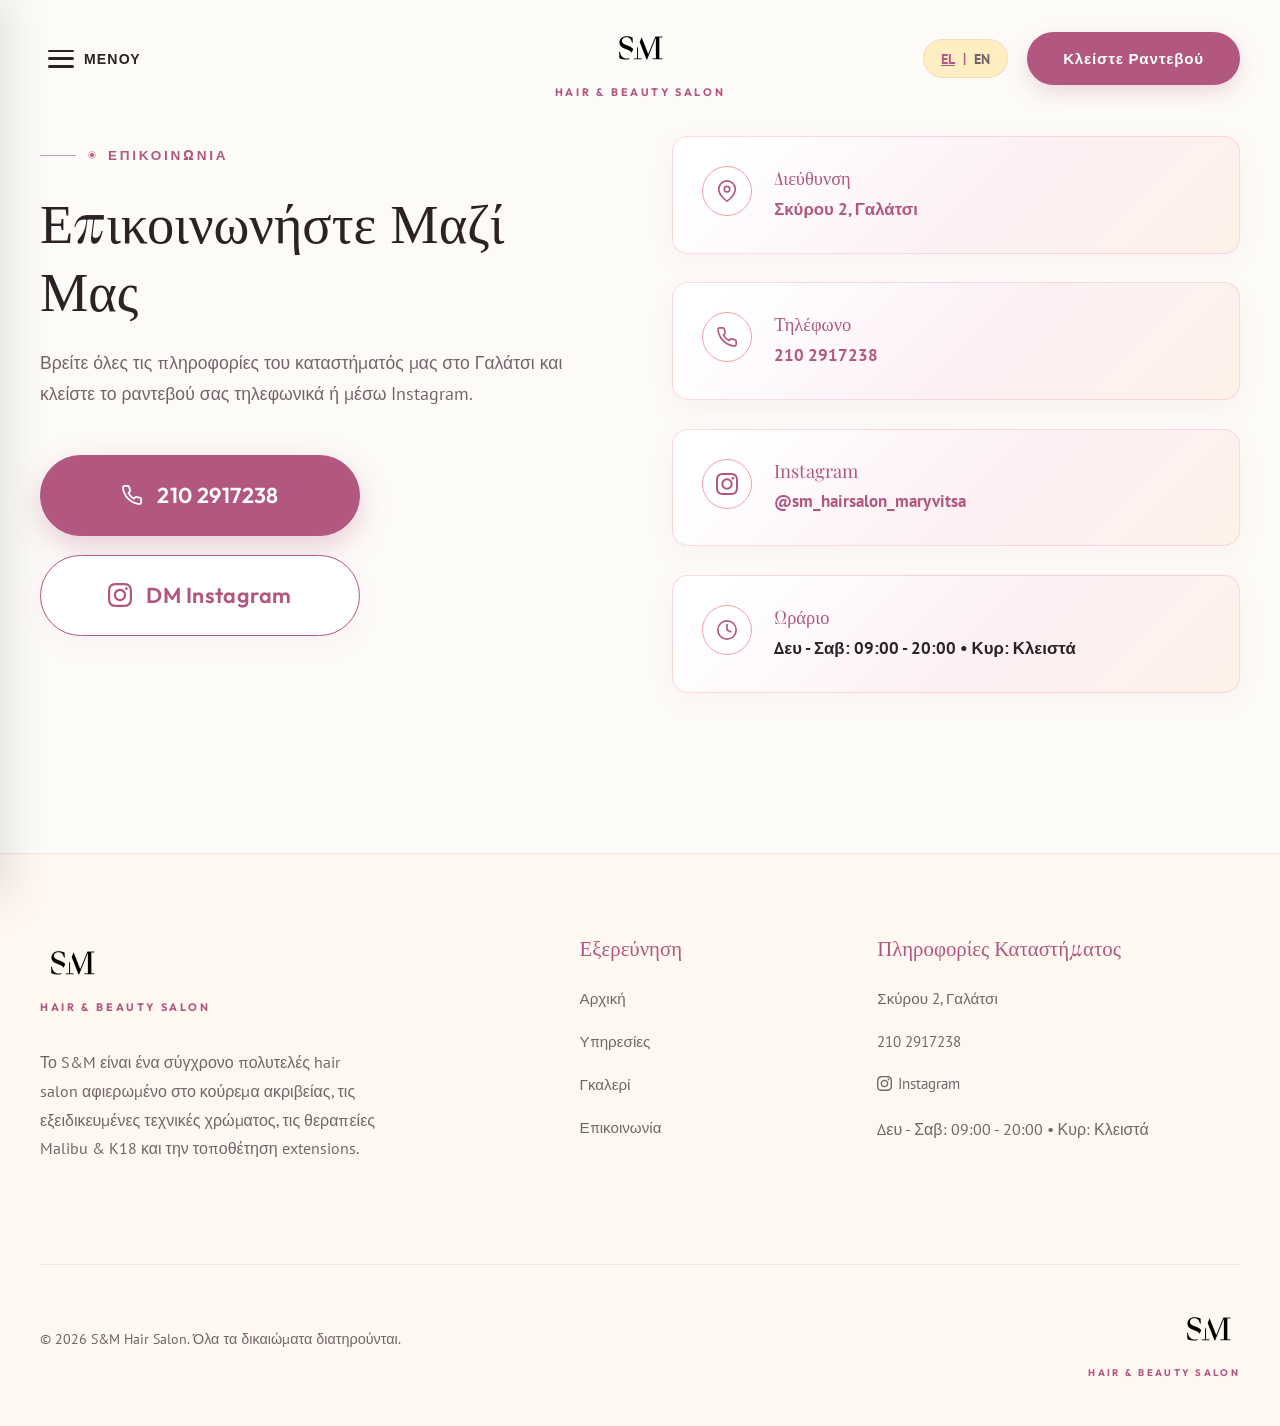
==== contact.html @ 25b1b51f "Based structure" ====
<!DOCTYPE html>
<html lang="el">
<head>
  <meta charset="UTF-8">
  <meta name="viewport" content="width=device-width, initial-scale=1.0">
  <title>Επικοινωνία - S&M Hair Salon</title>
  <link rel="stylesheet" href="css/styles.css">
  <link rel="shortcut icon" href="images/logo.png" type="image/png">
</head>
<body>

  <!-- Header / Navigation Bar with Left Burger & Centered Logo -->
  <header class="navbar">
    <div class="container nav-container-centered">
      
      <!-- Left Burger Menu Trigger -->
      <div class="nav-left-burger">
        <button class="burger-menu-btn" aria-label="Open Navigation Menu">
          <div class="burger-icon">
            <div class="burger-line"></div>
            <div class="burger-line"></div>
            <div class="burger-line"></div>
          </div>
          <span class="burger-text">Μενού</span>
        </button>
      </div>

      <!-- Center Logo with Subtext -->
      <div class="nav-center-logo">
        <a href="index.html" class="brand-link">
          <img src="images/logo.png" alt="S&M Hair Salon" class="brand-logo-img">
          <span class="brand-subtext">HAIR & BEAUTY SALON</span>
        </a>
      </div>

      <!-- Right Actions: Lang Switcher & Booking -->
      <div class="nav-right-actions">
        <div class="lang-switcher">
          <button class="lang-btn active" data-lang="el">EL</button>
          <span>|</span>
          <button class="lang-btn" data-lang="en">EN</button>
        </div>
        <button class="btn btn-green btn-open-booking" data-i18n="nav_book">Κλείστε Ραντεβού</button>
      </div>

    </div>
  </header>

  <!-- Slide-Out Side Navigation Drawer -->
  <div class="nav-drawer-overlay"></div>
  <aside class="nav-drawer">
    <div>
      <div class="nav-drawer-header">
        <a href="index.html" class="brand-link">
          <img src="images/logo.png" alt="S&M Hair Salon" style="height: 48px; width: auto;">
          <span class="brand-subtext" style="font-size: 0.6rem;">HAIR & BEAUTY SALON</span>
        </a>
        <button class="nav-drawer-close" aria-label="Close Navigation Menu">✕</button>
      </div>

      <ul class="drawer-links-list">
        <li><a href="index.html" class="drawer-link" data-i18n="nav_home">Αρχική <span>→</span></a></li>
        <li><a href="services.html" class="drawer-link" data-i18n="nav_services">Υπηρεσίες <span>→</span></a></li>
        <li><a href="gallery.html" class="drawer-link" data-i18n="nav_gallery">Γκαλερί <span>→</span></a></li>
        <li><a href="contact.html" class="drawer-link active" data-i18n="nav_contact">Επικοινωνία <span>→</span></a></li>
      </ul>
    </div>

    <div class="drawer-footer-info">
      <p style="font-weight: 700; color: var(--color-palette-berry); margin-bottom: 0.5rem;" data-i18n="contact_address_label">Διεύθυνση</p>
      <p style="margin-bottom: 1rem;"><a href="https://maps.app.goo.gl/J3a6CErYusY6TDpDA" target="_blank" rel="noopener noreferrer" data-i18n="footer_address_val">Σκύρου 2, Γαλάτσι</a></p>
      
      <p style="font-weight: 700; color: var(--color-palette-berry); margin-bottom: 0.5rem;" data-i18n="contact_phone_label">Τηλέφωνο</p>
      <p style="margin-bottom: 1.5rem;"><a href="tel:+302102917238">210 2917238</a></p>

      <button class="btn btn-green btn-open-booking" style="width: 100%;" data-i18n="nav_book">Κλείστε Ραντεβού</button>
    </div>
  </aside>

  <!-- Clean & Elegant Split Contact Section (No outer box wrapper) -->
  <section class="section" style="padding-top: 8.5rem; padding-bottom: 6rem;">
    <div class="container">
      <div style="display: grid; grid-template-columns: repeat(auto-fit, minmax(320px, 1fr)); gap: 4rem; align-items: start;">
        
        <!-- LEFT COLUMN: "Επικοινωνήστε Μαζί Μας" Heading, Subtitle & Action CTAs -->
        <div>
          <div class="eyebrow">
            <div class="eyebrow-line"></div>
            <div class="eyebrow-dot-wrapper"><div class="eyebrow-dot"></div><div class="eyebrow-dot-border"></div></div>
            <p class="eyebrow-title" data-i18n="contact_eyebrow">Επικοινωνία</p>
          </div>
          
          <h1 class="heading-large" style="margin-bottom: 1.5rem;" data-i18n="contact_title">Επικοινωνήστε Μαζί Μας</h1>
          <p style="color: var(--color-text-muted); font-size: 1.1rem; line-height: 1.8; margin-bottom: 2.8rem;" data-i18n="contact_subtitle">Βρείτε όλες τις πληροφορίες του καταστήματός μας στο Γαλάτσι και κλείστε το ραντεβού σας τηλεφωνικά ή μέσω Instagram.</p>

          <!-- Action CTAs -->
          <div style="display: flex; flex-direction: column; gap: 1.2rem; max-width: 320px;">
            <a href="tel:+302102917238" class="modal-contact-btn modal-phone-btn">
              <svg viewBox="0 0 24 24" width="22" height="22" fill="none" stroke="currentColor" stroke-width="2" stroke-linecap="round" stroke-linejoin="round">
                <path d="M22 16.92v3a2 2 0 0 1-2.18 2 19.79 19.79 0 0 1-8.63-3.07 19.5 19.5 0 0 1-6-6 19.79 19.79 0 0 1-3.07-8.67A2 2 0 0 1 4.11 2h3a2 2 0 0 1 2 1.72 12.84 12.84 0 0 0 .7 2.81 2 2 0 0 1-.45 2.11L8.09 9.91a16 16 0 0 0 6 6l1.27-1.27a2 2 0 0 1 2.11-.45 12.84 12.84 0 0 0 2.81.7A2 2 0 0 1 22 16.92z"/>
              </svg>
              <span data-i18n="modal_call">210 2917238</span>
            </a>

            <a href="https://www.instagram.com/sm_hairsalon_maryvitsa/" target="_blank" rel="noopener noreferrer" class="modal-contact-btn modal-ig-btn">
              <svg class="ig-icon-svg" viewBox="0 0 24 24" width="22" height="22">
                <path d="M12 2.163c3.204 0 3.584.012 4.85.07 3.252.148 4.771 1.691 4.919 4.919.058 1.265.069 1.645.069 4.849 0 3.205-.012 3.584-.069 4.849-.149 3.225-1.664 4.771-4.919 4.919-1.266.058-1.644.07-4.85.07-3.204 0-3.584-.012-4.849-.07-3.26-.149-4.771-1.699-4.919-4.92-.058-1.265-.07-1.644-.07-4.849 0-3.204.013-3.583.07-4.849.149-3.227 1.664-4.771 4.919-4.919 1.266-.057 1.645-.069 4.849-.069zm0-2.163c-3.259 0-3.667.014-4.947.072-4.358.2-6.78 2.618-6.98 6.98-.059 1.281-.073 1.689-.073 4.948 0 3.259.014 3.668.072 4.948.2 4.358 2.618 6.78 6.98 6.98 1.281.058 1.689.072 4.948.072 3.259 0 3.668-.014 4.948-.072 4.354-.2 6.782-2.618 6.979-6.98.059-1.28.073-1.689.073-4.948 0-3.259-.014-3.667-.072-4.947-.196-4.354-2.617-6.78-6.979-6.98-1.281-.059-1.69-.073-4.949-.073zm0 5.838c-3.403 0-6.162 2.759-6.162 6.162s2.759 6.163 6.162 6.163 6.162-2.759 6.162-6.163c0-3.403-2.759-6.162-6.162-6.162zm0 10.162c-2.209 0-4-1.79-4-4 0-2.209 1.791-4 4-4s4 1.791 4 4c0 2.21-1.791 4-4 4zm6.406-11.845c-.796 0-1.441.645-1.441 1.44s.645 1.44 1.441 1.44c.795 0 1.439-.645 1.439-1.44s-.644-1.44-1.439-1.44z"/>
              </svg>
              <span data-i18n="modal_ig">DM Instagram</span>
            </a>
          </div>
        </div>

        <!-- RIGHT COLUMN: Salon Information Cards with SVG Icons (No outer box, no photo text) -->
        <div style="display: flex; flex-direction: column; gap: 1.8rem;">
          
          <!-- Address Item -->
          <div style="display: flex; gap: 1.4rem; align-items: flex-start; padding: 1.8rem; background: linear-gradient(135deg, var(--pastel-blended-start) 10%, var(--pastel-blended-mid) 55%, var(--pastel-blended-end) 100%); border-radius: var(--radius-md); border: 1.5px solid rgba(243, 159, 169, 0.35); box-shadow: var(--shadow-subtle);">
            <div style="width: 50px; height: 50px; border-radius: 50%; background-color: #ffffff; border: 1px solid var(--color-palette-pink); display: flex; align-items: center; justify-content: center; flex-shrink: 0; color: var(--color-palette-berry);">
              <svg viewBox="0 0 24 24" width="22" height="22" fill="none" stroke="currentColor" stroke-width="1.8" stroke-linecap="round" stroke-linejoin="round">
                <path d="M21 10c0 7-9 13-9 13s-9-6-9-13a9 9 0 0 1 18 0z"/>
                <circle cx="12" cy="10" r="3"/>
              </svg>
            </div>
            <div>
              <h4 class="footer-title" style="font-size: 1.15rem; margin-bottom: 0.3rem;" data-i18n="contact_address_label">Διεύθυνση</h4>
              <a href="https://maps.app.goo.gl/J3a6CErYusY6TDpDA" target="_blank" rel="noopener noreferrer" style="font-size: 1.05rem; font-weight: 700; color: var(--color-palette-berry);" data-i18n="footer_address_val">
                Σκύρου 2, Γαλάτσι
              </a>
            </div>
          </div>

          <!-- Phone Item -->
          <div style="display: flex; gap: 1.4rem; align-items: flex-start; padding: 1.8rem; background: linear-gradient(135deg, var(--pastel-blended-start) 10%, var(--pastel-blended-mid) 55%, var(--pastel-blended-end) 100%); border-radius: var(--radius-md); border: 1.5px solid rgba(243, 159, 169, 0.35); box-shadow: var(--shadow-subtle);">
            <div style="width: 50px; height: 50px; border-radius: 50%; background-color: #ffffff; border: 1px solid var(--color-palette-pink); display: flex; align-items: center; justify-content: center; flex-shrink: 0; color: var(--color-palette-berry);">
              <svg viewBox="0 0 24 24" width="22" height="22" fill="none" stroke="currentColor" stroke-width="1.8" stroke-linecap="round" stroke-linejoin="round">
                <path d="M22 16.92v3a2 2 0 0 1-2.18 2 19.79 19.79 0 0 1-8.63-3.07 19.5 19.5 0 0 1-6-6 19.79 19.79 0 0 1-3.07-8.67A2 2 0 0 1 4.11 2h3a2 2 0 0 1 2 1.72 12.84 12.84 0 0 0 .7 2.81 2 2 0 0 1-.45 2.11L8.09 9.91a16 16 0 0 0 6 6l1.27-1.27a2 2 0 0 1 2.11-.45 12.84 12.84 0 0 0 2.81.7A2 2 0 0 1 22 16.92z"/>
              </svg>
            </div>
            <div>
              <h4 class="footer-title" style="font-size: 1.15rem; margin-bottom: 0.3rem;" data-i18n="contact_phone_label">Τηλέφωνο</h4>
              <a href="tel:+302102917238" style="font-size: 1.05rem; font-weight: 700; color: var(--color-palette-berry);">
                210 2917238
              </a>
            </div>
          </div>

          <!-- Instagram Item -->
          <div style="display: flex; gap: 1.4rem; align-items: flex-start; padding: 1.8rem; background: linear-gradient(135deg, var(--pastel-blended-start) 10%, var(--pastel-blended-mid) 55%, var(--pastel-blended-end) 100%); border-radius: var(--radius-md); border: 1.5px solid rgba(243, 159, 169, 0.35); box-shadow: var(--shadow-subtle);">
            <div style="width: 50px; height: 50px; border-radius: 50%; background-color: #ffffff; border: 1px solid var(--color-palette-pink); display: flex; align-items: center; justify-content: center; flex-shrink: 0; color: var(--color-palette-berry);">
              <svg viewBox="0 0 24 24" width="22" height="22" fill="currentColor">
                <path d="M12 2.163c3.204 0 3.584.012 4.85.07 3.252.148 4.771 1.691 4.919 4.919.058 1.265.069 1.645.069 4.849 0 3.205-.012 3.584-.069 4.849-.149 3.225-1.664 4.771-4.919 4.919-1.266.058-1.644.07-4.85.07-3.204 0-3.584-.012-4.849-.07-3.26-.149-4.771-1.699-4.919-4.92-.058-1.265-.07-1.644-.07-4.849 0-3.204.013-3.583.07-4.849.149-3.227 1.664-4.771 4.919-4.919 1.266-.057 1.645-.069 4.849-.069zm0-2.163c-3.259 0-3.667.014-4.947.072-4.358.2-6.78 2.618-6.98 6.98-.059 1.281-.073 1.689-.073 4.948 0 3.259.014 3.668.072 4.948.2 4.358 2.618 6.78 6.98 6.98 1.281.058 1.689.072 4.948.072 3.259 0 3.668-.014 4.948-.072 4.354-.2 6.782-2.618 6.979-6.98.059-1.28.073-1.689.073-4.948 0-3.259-.014-3.667-.072-4.947-.196-4.354-2.617-6.78-6.979-6.98-1.281-.059-1.69-.073-4.949-.073zm0 5.838c-3.403 0-6.162 2.759-6.162 6.162s2.759 6.163 6.162 6.163 6.162-2.759 6.162-6.163c0-3.403-2.759-6.162-6.162-6.162zm0 10.162c-2.209 0-4-1.79-4-4 0-2.209 1.791-4 4-4s4 1.791 4 4c0 2.21-1.791 4-4 4zm6.406-11.845c-.796 0-1.441.645-1.441 1.44s.645 1.44 1.441 1.44c.795 0 1.439-.645 1.439-1.44s-.644-1.44-1.439-1.44z"/>
              </svg>
            </div>
            <div>
              <h4 class="footer-title" style="font-size: 1.15rem; margin-bottom: 0.3rem;">Instagram</h4>
              <a href="https://www.instagram.com/sm_hairsalon_maryvitsa/" target="_blank" rel="noopener noreferrer" style="font-size: 1.05rem; font-weight: 700; color: var(--color-palette-berry);">
                @sm_hairsalon_maryvitsa
              </a>
            </div>
          </div>

          <!-- Hours Item -->
          <div style="display: flex; gap: 1.4rem; align-items: flex-start; padding: 1.8rem; background: linear-gradient(135deg, var(--pastel-blended-start) 10%, var(--pastel-blended-mid) 55%, var(--pastel-blended-end) 100%); border-radius: var(--radius-md); border: 1.5px solid rgba(243, 159, 169, 0.35); box-shadow: var(--shadow-subtle);">
            <div style="width: 50px; height: 50px; border-radius: 50%; background-color: #ffffff; border: 1px solid var(--color-palette-pink); display: flex; align-items: center; justify-content: center; flex-shrink: 0; color: var(--color-palette-berry);">
              <svg viewBox="0 0 24 24" width="22" height="22" fill="none" stroke="currentColor" stroke-width="1.8" stroke-linecap="round" stroke-linejoin="round">
                <circle cx="12" cy="12" r="10"/>
                <polyline points="12 6 12 12 16 14"/>
              </svg>
            </div>
            <div>
              <h4 class="footer-title" style="font-size: 1.15rem; margin-bottom: 0.3rem;" data-i18n="contact_hours_label">Ωράριο</h4>
              <p style="font-size: 1.05rem; font-weight: 700; color: var(--color-text-main);" data-i18n="footer_hours_val">Δευ - Σαβ: 09:00 - 20:00 • Κυρ: Κλειστά</p>
            </div>
          </div>

        </div>

      </div>
    </div>
  </section>

  <!-- Booking Info Modal -->
  <div id="booking-modal" class="lightbox-modal">
    <div class="booking-wizard-card" style="max-width: 520px; width: 90%; text-align: center; position: relative;">
      <button id="booking-modal-close" style="position: absolute; top: 1.2rem; right: 1.2rem; background: none; border: none; font-size: 1.5rem; cursor: pointer; color: var(--color-text-muted);">✕</button>

      <div class="eyebrow" style="margin-bottom: 0.8rem;">
        <div class="eyebrow-line"></div>
        <div class="eyebrow-dot-wrapper"><div class="eyebrow-dot"></div><div class="eyebrow-dot-border"></div></div>
        <p class="eyebrow-title" data-i18n="nav_book">Κλείστε Ραντεβού</p>
        <div class="eyebrow-dot-wrapper"><div class="eyebrow-dot"></div><div class="eyebrow-dot-border"></div></div>
        <div class="eyebrow-line"></div>
      </div>

      <h3 class="heading-medium" style="margin-bottom: 1rem;" data-i18n="modal_title">Κλείστε το Ραντεβού σας</h3>
      <p style="color: var(--color-text-muted); margin-bottom: 2.2rem; line-height: 1.7;" data-i18n="modal_subtitle">Για να διασφαλίσουμε την προσωπική φροντίδα κάθε πελάτη, οι κρατήσεις γίνονται αποκλειστικά μέσω τηλεφώνου ή μηνύματος στο Instagram.</p>

      <div style="display: flex; flex-direction: column; gap: 1.2rem;">
        <a href="tel:+302102917238" class="modal-contact-btn modal-phone-btn">
          <span data-i18n="modal_call">210 2917238</span>
        </a>
        <a href="https://www.instagram.com/sm_hairsalon_maryvitsa/" target="_blank" rel="noopener noreferrer" class="modal-contact-btn modal-ig-btn">
          <svg class="ig-icon-svg" viewBox="0 0 24 24">
            <path d="M12 2.163c3.204 0 3.584.012 4.85.07 3.252.148 4.771 1.691 4.919 4.919.058 1.265.069 1.645.069 4.849 0 3.205-.012 3.584-.069 4.849-.149 3.225-1.664 4.771-4.919 4.919-1.266.058-1.644.07-4.85.07-3.204 0-3.584-.012-4.849-.07-3.26-.149-4.771-1.699-4.919-4.92-.058-1.265-.07-1.644-.07-4.849 0-3.204.013-3.583.07-4.849.149-3.227 1.664-4.771 4.919-4.919 1.266-.057 1.645-.069 4.849-.069zm0-2.163c-3.259 0-3.667.014-4.947.072-4.358.2-6.78 2.618-6.98 6.98-.059 1.281-.073 1.689-.073 4.948 0 3.259.014 3.668.072 4.948.2 4.358 2.618 6.78 6.98 6.98 1.281.058 1.689.072 4.948.072 3.259 0 3.668-.014 4.948-.072 4.354-.2 6.782-2.618 6.979-6.98.059-1.28.073-1.689.073-4.948 0-3.259-.014-3.667-.072-4.947-.196-4.354-2.617-6.78-6.979-6.98-1.281-.059-1.69-.073-4.949-.073zm0 5.838c-3.403 0-6.162 2.759-6.162 6.162s2.759 6.163 6.162 6.163 6.162-2.759 6.162-6.163c0-3.403-2.759-6.162-6.162-6.162zm0 10.162c-2.209 0-4-1.79-4-4 0-2.209 1.791-4 4-4s4 1.791 4 4c0 2.21-1.791 4-4 4zm6.406-11.845c-.796 0-1.441.645-1.441 1.44s.645 1.44 1.441 1.44c.795 0 1.439-.645 1.439-1.44s-.644-1.44-1.439-1.44z"/>
          </svg>
          <span data-i18n="modal_ig">DM Instagram</span>
        </a>
      </div>
    </div>
  </div>

  <!-- Footer with 3 Columns: Brand, Explore, Store Info -->
  <footer class="footer">
    <div class="container">
      <div class="footer-grid">
        <div class="footer-brand">
          <a href="index.html" class="brand-link" style="margin-bottom: 1rem; align-items: flex-start;">
            <img src="images/logo.png" alt="S&M Hair Salon" class="brand-logo-img">
            <span class="brand-subtext">HAIR & BEAUTY SALON</span>
          </a>
          <p data-i18n="footer_desc">Το S&M είναι ένα σύγχρονο πολυτελές hair salon αφιερωμένο στο κούρεμα ακριβείας, τις εξειδικευμένες τεχνικές χρώματος, τις θεραπείες Malibu & K18 και την τοποθέτηση extensions.</p>
        </div>

        <div>
          <h4 class="footer-title" data-i18n="footer_explore">Εξερεύνηση</h4>
          <ul class="footer-links">
            <li><a href="index.html" data-i18n="nav_home">Αρχική</a></li>
            <li><a href="services.html" data-i18n="nav_services">Υπηρεσίες</a></li>
            <li><a href="gallery.html" data-i18n="nav_gallery">Γκαλερί</a></li>
            <li><a href="contact.html" data-i18n="nav_contact">Επικοινωνία</a></li>
          </ul>
        </div>

        <div>
          <h4 class="footer-title" data-i18n="footer_info_title">Πληροφορίες Καταστήματος</h4>
          <ul class="footer-links">
            <li>
              <a href="https://maps.app.goo.gl/J3a6CErYusY6TDpDA" target="_blank" rel="noopener noreferrer">
                <span data-i18n="footer_address_val">Σκύρου 2, Γαλάτσι</span>
              </a>
            </li>
            <li>
              <a href="tel:+302102917238">
                <span>210 2917238</span>
              </a>
            </li>
            <li>
              <a href="https://www.instagram.com/sm_hairsalon_maryvitsa/" target="_blank" rel="noopener noreferrer" style="display: inline-flex; align-items: center; gap: 6px;">
                <svg style="width: 15px; height: 15px; fill: currentColor; vertical-align: middle;" viewBox="0 0 24 24">
                  <path d="M12 2.163c3.204 0 3.584.012 4.85.07 3.252.148 4.771 1.691 4.919 4.919.058 1.265.069 1.645.069 4.849 0 3.205-.012 3.584-.069 4.849-.149 3.225-1.664 4.771-4.919 4.919-1.266.058-1.644.07-4.85.07-3.204 0-3.584-.012-4.849-.07-3.26-.149-4.771-1.699-4.919-4.92-.058-1.265-.07-1.644-.07-4.849 0-3.204.013-3.583.07-4.849.149-3.227 1.664-4.771 4.919-4.919 1.266-.057 1.645-.069 4.849-.069zm0-2.163c-3.259 0-3.667.014-4.947.072-4.358.2-6.78 2.618-6.98 6.98-.059 1.281-.073 1.689-.073 4.948 0 3.259.014 3.668.072 4.948.2 4.358 2.618 6.78 6.98 6.98 1.281.058 1.689.072 4.948.072 3.259 0 3.668-.014 4.948-.072 4.354-.2 6.782-2.618 6.979-6.98.059-1.28.073-1.689.073-4.948 0-3.259-.014-3.667-.072-4.947-.196-4.354-2.617-6.78-6.979-6.98-1.281-.059-1.69-.073-4.949-.073zm0 5.838c-3.403 0-6.162 2.759-6.162 6.162s2.759 6.163 6.162 6.163 6.162-2.759 6.162-6.163c0-3.403-2.759-6.162-6.162-6.162zm0 10.162c-2.209 0-4-1.79-4-4 0-2.209 1.791-4 4-4s4 1.791 4 4c0 2.21-1.791 4-4 4zm6.406-11.845c-.796 0-1.441.645-1.441 1.44s.645 1.44 1.441 1.44c.795 0 1.439-.645 1.439-1.44s-.644-1.44-1.439-1.44z"/>
                </svg>
                <span>Instagram</span>
              </a>
            </li>
            <li>
              <span style="color: var(--color-text-muted);" data-i18n="footer_hours_val">Δευ - Σαβ: 09:00 - 20:00 • Κυρ: Κλειστά</span>
            </li>
          </ul>
        </div>
      </div>

      <div class="footer-bottom">
        <p data-i18n="footer_rights">© 2026 S&M Hair Salon. Όλα τα δικαιώματα διατηρούνται.</p>
        <a href="index.html" class="brand-link" style="align-items: flex-end;">
          <img src="images/logo.png" alt="S&M Hair Salon" class="brand-logo-img">
          <span class="brand-subtext" style="font-size: 0.6rem;">HAIR & BEAUTY SALON</span>
        </a>
      </div>
    </div>
  </footer>

  <script src="js/main.js"></script>
</body>
</html>
---- css/styles.css ----
/* ==========================================================================
   S&M Hair Salon & Beauty Studio - Light Theme & Custom Palette
   ========================================================================== */

/* Google Fonts Import */
@import url('https://fonts.googleapis.com/css2?family=Outfit:wght@400;500;600;700&family=Playfair+Display:ital,wght@0,400;0,600;0,700;1,400&family=PT+Sans:ital,wght@0,400;0,700;1,400&display=swap');

:root {
  /* User Provided Palette Tokens */
  --color-palette-cream: #ffeec2;
  --color-palette-peach: #ffc5a1;
  --color-palette-pink: #f39fa9;
  --color-palette-berry: #b25780;
  --color-palette-berry-dark: #8f3e62;
  
  /* Unified Signature Light Blended Pastel Gradient Token */
  --pastel-blended-start: #ffffff;
  --pastel-blended-mid: #fdf0f4;        /* Soft Faded Blush Pink */
  --pastel-blended-end: #fff2ea;        /* Soft Faded Warm Peach */

  /* Light Theme Surfaces & Backgrounds */
  --color-bg-light: #fdfbf7;        /* Main clean, airy off-white background */
  --color-bg-surface: #ffffff;      /* Pure white card container surface */
  --color-bg-subtle: #fff8f0;       /* Soft warm cream tint background */
  --color-bg-overlay: rgba(253, 251, 247, 0.92);
  
  /* Text Color Tokens */
  --color-text-main: #2c2226;       /* Deep warm dark gray text */
  --color-text-muted: #736469;      /* Muted soft gray-berry text */
  --color-text-light: #ffffff;
  
  /* Interactive & Accent Tokens */
  --color-accent-primary: var(--color-palette-berry);
  --color-accent-hover: var(--color-palette-berry-dark);
  --color-accent-secondary: var(--color-palette-pink);
  --color-accent-soft: var(--color-palette-peach);
  
  /* Borders & Shadows */
  --border-color: rgba(178, 87, 128, 0.12);
  --border-color-highlight: rgba(178, 87, 128, 0.3);
  --shadow-subtle: 0 8px 24px rgba(178, 87, 128, 0.05);
  --shadow-hover: 0 16px 36px rgba(178, 87, 128, 0.12);
  
  /* Typography & Layout Spacing */
  --font-heading: 'Playfair Display', Georgia, serif;
  --font-body: 'PT Sans', -apple-system, BlinkMacSystemFont, sans-serif;
  --font-rounded: 'Outfit', -apple-system, BlinkMacSystemFont, sans-serif;
  
  --container-max: 1280px;
  --transition-fast: 0.25s cubic-bezier(0.4, 0, 0.2, 1);
  --transition-smooth: 0.4s cubic-bezier(0.25, 1, 0.5, 1);
  --radius-sm: 8px;
  --radius-md: 16px;
  --radius-lg: 22px;
  --radius-full: 9999px;
}

/* Reset & Base Styles */
*, *::before, *::after {
  box-sizing: border-box;
  margin: 0;
  padding: 0;
}

html {
  font-size: 16px;
  scroll-behavior: smooth;
}

body {
  font-family: var(--font-body);
  background-color: var(--color-bg-light);
  color: var(--color-text-main);
  line-height: 1.8;
  overflow-x: hidden;
  -webkit-font-smoothing: antialiased;
}

body.no-scroll {
  overflow: hidden;
}

a {
  color: inherit;
  text-decoration: none;
  transition: color var(--transition-fast);
}

img {
  max-width: 100%;
  height: auto;
  display: block;
}

button, input, select, textarea {
  font-family: inherit;
  font-size: inherit;
}

/* Typography */
h1, h2, h3, h4, h5, h6 {
  font-family: var(--font-heading);
  font-weight: 400;
  line-height: 1.25;
  color: var(--color-text-main);
}

.heading-hero {
  font-size: clamp(2.8rem, 5.5vw + 1rem, 4.8rem);
  letter-spacing: -0.02em;
  color: var(--color-text-main);
}

.heading-large {
  font-size: clamp(2.2rem, 3.8vw + 1rem, 3.4rem);
}

.heading-medium {
  font-size: clamp(1.7rem, 2.6vw + 1rem, 2.5rem);
}

.heading-regular {
  font-size: clamp(1.3rem, 1.6vw + 1rem, 1.8rem);
}

/* Decorative Eyebrow Badge */
.eyebrow {
  display: inline-flex;
  align-items: center;
  gap: 12px;
  margin-bottom: 1.2rem;
}

.eyebrow-line {
  width: 36px;
  height: 1.5px;
  background-color: var(--color-palette-berry);
  opacity: 0.6;
}

.eyebrow-dot-wrapper {
  position: relative;
  width: 8px;
  height: 8px;
  display: flex;
  align-items: center;
  justify-content: center;
}

.eyebrow-dot {
  width: 4px;
  height: 4px;
  border-radius: 50%;
  background-color: var(--color-palette-berry);
}

.eyebrow-dot-border {
  position: absolute;
  width: 8px;
  height: 8px;
  border: 1px solid var(--color-palette-berry);
  border-radius: 50%;
  opacity: 0.5;
}

.eyebrow-title {
  font-size: 0.85rem;
  text-transform: uppercase;
  letter-spacing: 0.2em;
  color: var(--color-palette-berry);
  font-weight: 700;
}

/* Layout Containers */
.container {
  width: 100%;
  max-width: var(--container-max);
  margin: 0 auto;
  padding: 0 2.5rem;
}

.section {
  padding: 5rem 0;
  position: relative;
}

.section-lg {
  padding: 6rem 0;
}

/* Buttons & Interactive Elements */
.btn {
  display: inline-flex;
  align-items: center;
  justify-content: center;
  gap: 10px;
  padding: 1rem 2.2rem;
  border-radius: var(--radius-full);
  font-weight: 700;
  font-size: 0.95rem;
  letter-spacing: 0.05em;
  cursor: pointer;
  border: 1px solid transparent;
  transition: all var(--transition-fast);
}

.btn-green, .btn-berry {
  background-color: var(--color-palette-berry);
  color: var(--color-text-light);
  box-shadow: 0 8px 20px rgba(178, 87, 128, 0.2);
}

.btn-green:hover, .btn-berry:hover {
  background-color: var(--color-palette-berry-dark);
  transform: translateY(-2px);
  box-shadow: 0 12px 28px rgba(178, 87, 128, 0.3);
}

.btn-outline {
  border-color: var(--color-palette-berry);
  color: var(--color-palette-berry);
  background: transparent;
}

.btn-outline:hover {
  background-color: var(--color-palette-cream);
  border-color: var(--color-palette-berry);
  transform: translateY(-2px);
}

.btn-circle {
  display: inline-flex;
  align-items: center;
  gap: 12px;
  font-weight: 700;
  color: var(--color-palette-berry);
  background: none;
  border: none;
  cursor: pointer;
}

.circle-icon {
  width: 44px;
  height: 44px;
  border-radius: 50%;
  border: 1.5px solid var(--color-palette-pink);
  background-color: #ffffff;
  display: flex;
  align-items: center;
  justify-content: center;
  transition: all var(--transition-fast);
  color: var(--color-palette-berry);
}

.btn-circle:hover .circle-icon {
  background-color: var(--color-palette-berry);
  border-color: var(--color-palette-berry);
  color: #fff;
  transform: translateX(4px);
}

/* Language Switcher */
.lang-switcher {
  display: inline-flex;
  align-items: center;
  gap: 4px;
  background: var(--color-palette-cream);
  border: 1px solid var(--border-color);
  padding: 0.4rem 0.8rem;
  border-radius: var(--radius-full);
  font-weight: 700;
  font-size: 0.85rem;
  color: var(--color-palette-berry);
}

.lang-btn {
  background: none;
  border: none;
  color: var(--color-text-muted);
  cursor: pointer;
  padding: 2px 4px;
  font-weight: 700;
  transition: color var(--transition-fast);
}

.lang-btn.active, .lang-btn:hover {
  color: var(--color-palette-berry);
  text-decoration: underline;
}

/* Header Navigation Bar with Left Burger & Centered Logo */
.navbar {
  position: fixed;
  top: 0;
  left: 0;
  width: 100%;
  z-index: 100;
  padding: 1.2rem 0;
  transition: all var(--transition-smooth);
}

.navbar.scrolled {
  background-color: rgba(255, 255, 255, 0.96);
  backdrop-filter: blur(16px);
  border-bottom: 1px solid var(--border-color);
  padding: 0.8rem 0;
  box-shadow: 0 4px 20px rgba(0, 0, 0, 0.04);
}

.nav-container-centered {
  display: grid;
  grid-template-columns: 1fr auto 1fr;
  align-items: center;
  width: 100%;
}

.nav-left-burger {
  display: flex;
  align-items: center;
  justify-content: flex-start;
}

.burger-menu-btn {
  background: none;
  border: none;
  cursor: pointer;
  display: flex;
  align-items: center;
  gap: 10px;
  padding: 0.5rem;
  color: var(--color-text-main);
  transition: color var(--transition-fast);
}

.burger-menu-btn:hover {
  color: var(--color-palette-berry);
}

.burger-icon {
  width: 26px;
  height: 18px;
  display: flex;
  flex-direction: column;
  justify-content: space-between;
}

.burger-line {
  width: 100%;
  height: 2.5px;
  background-color: currentColor;
  border-radius: 2px;
  transition: all var(--transition-fast);
}

.burger-text {
  font-weight: 700;
  font-size: 0.88rem;
  letter-spacing: 0.08em;
  text-transform: uppercase;
}

.nav-center-logo {
  display: flex;
  align-items: center;
  justify-content: center;
}

.brand-link {
  display: inline-flex;
  flex-direction: column;
  align-items: center;
  justify-content: center;
  text-decoration: none;
}

.brand-logo-img {
  height: 64px;
  width: auto;
  object-fit: contain;
  transition: transform var(--transition-fast);
}

.brand-logo-img:hover {
  transform: scale(1.05);
}

.brand-subtext {
  font-family: var(--font-rounded);
  font-size: 0.68rem;
  font-weight: 700;
  letter-spacing: 0.24em;
  color: var(--color-palette-berry);
  text-transform: uppercase;
  line-height: 1;
  white-space: nowrap;
  margin-top: 4px;
}

.nav-right-actions {
  display: flex;
  align-items: center;
  justify-content: flex-end;
  gap: 1.2rem;
}

/* Slide-Out Side Navigation Drawer */
.nav-drawer-overlay {
  position: fixed;
  inset: 0;
  background-color: rgba(44, 34, 38, 0.5);
  backdrop-filter: blur(4px);
  z-index: 1000;
  opacity: 0;
  pointer-events: none;
  transition: opacity var(--transition-smooth);
}

.nav-drawer-overlay.active {
  opacity: 1;
  pointer-events: auto;
}

.nav-drawer {
  position: fixed;
  top: 0;
  left: 0;
  width: 360px;
  max-width: 85vw;
  height: 100vh;
  background-color: var(--color-bg-surface);
  z-index: 1001;
  padding: 2.5rem;
  display: flex;
  flex-direction: column;
  justify-content: space-between;
  box-shadow: 10px 0 40px rgba(0, 0, 0, 0.1);
  transform: translateX(-100%);
  transition: transform var(--transition-smooth);
}

.nav-drawer.active {
  transform: translateX(0);
}

.nav-drawer-header {
  display: flex;
  align-items: center;
  justify-content: space-between;
  margin-bottom: 3rem;
}

.nav-drawer-close {
  background: none;
  border: none;
  font-size: 1.8rem;
  color: var(--color-text-main);
  cursor: pointer;
  transition: color var(--transition-fast);
}

.nav-drawer-close:hover {
  color: var(--color-palette-berry);
}

.drawer-links-list {
  list-style: none;
  display: flex;
  flex-direction: column;
  gap: 1.5rem;
}

.drawer-link {
  font-family: var(--font-heading);
  font-size: 1.6rem;
  color: var(--color-text-main);
  transition: color var(--transition-fast);
  display: flex;
  align-items: center;
  justify-content: space-between;
}

.drawer-link:hover, .drawer-link.active {
  color: var(--color-palette-berry);
}

.drawer-footer-info {
  margin-top: auto;
  padding-top: 2rem;
  border-top: 1px solid var(--border-color);
  font-size: 0.9rem;
  color: var(--color-text-muted);
}

/* Light Hero Section & Slider */
.hero-slider-section {
  position: relative;
  height: 100vh;
  min-height: 720px;
  display: flex;
  align-items: center;
  overflow: hidden;
  background-color: var(--color-bg-subtle);
}

.hero-backgrounds {
  position: absolute;
  inset: 0;
  z-index: 1;
}

.hero-slide {
  position: absolute;
  inset: 0;
  opacity: 0;
  transition: opacity 1.2s cubic-bezier(0.4, 0, 0.2, 1);
}

.hero-slide.active {
  opacity: 1;
}

.hero-slide-img {
  width: 100%;
  height: 100%;
  object-fit: cover;
  filter: brightness(0.9) contrast(0.96);
}

.hero-overlay {
  position: absolute;
  inset: 0;
  background: radial-gradient(circle at center, rgba(253, 251, 247, 0.4) 0%, rgba(253, 251, 247, 0.85) 100%),
              linear-gradient(to bottom, rgba(253, 251, 247, 0.7) 0%, transparent 40%, rgba(253, 251, 247, 0.95) 100%);
  z-index: 2;
}

.hero-content {
  position: relative;
  z-index: 10;
  text-align: center;
  max-width: 860px;
  margin: 0 auto;
  padding-top: 5rem;
}

.hero-subtitle-text {
  font-size: 1.2rem;
  color: var(--color-text-muted);
  margin: 1.8rem 0 3rem;
  line-height: 1.8;
}

.hero-actions {
  display: flex;
  align-items: center;
  justify-content: center;
  gap: 1.8rem;
}

.slider-timeline-wrapper {
  position: absolute;
  bottom: 3.5rem;
  left: 50%;
  transform: translateX(-50%);
  z-index: 15;
  display: flex;
  align-items: center;
  gap: 1.2rem;
}

.timeline-track {
  width: 200px;
  height: 3px;
  background-color: rgba(178, 87, 128, 0.2);
  border-radius: 3px;
  overflow: hidden;
  position: relative;
}

.timeline-progress {
  position: absolute;
  top: 0;
  left: 0;
  height: 100%;
  width: 0%;
  background-color: var(--color-palette-berry);
  transition: width 0.1s linear;
}

.slide-indicators {
  display: flex;
  gap: 10px;
}

.indicator-dot {
  width: 10px;
  height: 10px;
  border-radius: 50%;
  background-color: rgba(178, 87, 128, 0.3);
  border: none;
  cursor: pointer;
  transition: all var(--transition-fast);
}

.indicator-dot.active {
  background-color: var(--color-palette-berry);
  transform: scale(1.4);
}

.images-showcase-row {
  display: grid;
  grid-template-columns: repeat(3, 1fr);
  gap: 2.5rem;
  margin-top: 4rem;
}

.showcase-image-card {
  position: relative;
  border-radius: var(--radius-md);
  overflow: hidden;
  aspect-ratio: 4/3;
  border: 1px solid var(--border-color);
  box-shadow: var(--shadow-subtle);
}

.showcase-image-card img {
  width: 100%;
  height: 100%;
  object-fit: cover;
  transition: transform var(--transition-smooth);
}

.showcase-image-card:hover img {
  transform: scale(1.06);
}

/* Service Cards Grid */
.services-grid {
  display: grid;
  grid-template-columns: repeat(auto-fill, minmax(300px, 1fr));
  gap: 1.6rem;
  margin-top: 1.8rem;
}

/* GUARANTEED IDENTICAL Pastel Light Blended Color Service Card For ALL Cards */
.service-card {
  background: linear-gradient(135deg, var(--pastel-blended-start) 10%, var(--pastel-blended-mid) 55%, var(--pastel-blended-end) 100%) !important;
  border: 1.5px solid rgba(243, 159, 169, 0.35) !important;
  border-radius: var(--radius-lg);
  padding: 2rem 1.8rem;
  transition: all var(--transition-fast);
  display: flex;
  flex-direction: column;
  box-shadow: var(--shadow-subtle);
  position: relative;
  overflow: hidden;
}

.service-card::before {
  content: '';
  position: absolute;
  top: 0;
  left: 0;
  width: 100%;
  height: 4px;
  background: linear-gradient(90deg, var(--color-palette-peach), var(--color-palette-pink), var(--color-palette-berry));
  opacity: 0.6;
  transition: opacity var(--transition-fast);
}

.service-card:hover {
  border-color: var(--color-palette-berry) !important;
  transform: translateY(-5px);
  box-shadow: var(--shadow-hover);
}

.service-card:hover::before {
  opacity: 1;
}

.service-card-body {
  display: flex;
  flex-direction: column;
  flex-grow: 1;
}

.service-card-title {
  font-family: var(--font-heading);
  font-size: 1.45rem;
  color: var(--color-text-main);
  margin-bottom: 0.6rem;
  line-height: 1.3;
}

.service-card-desc {
  color: var(--color-text-muted);
  font-size: 0.95rem;
  margin-bottom: 1.4rem;
  line-height: 1.65;
  flex-grow: 1;
}

.service-card-footer {
  display: flex;
  align-items: center;
  justify-content: space-between;
  border-top: 1px solid var(--border-color);
  padding-top: 1.2rem;
  margin-top: auto;
}

/* Contact Form & Form Elements */
.form-group {
  margin-bottom: 1.4rem;
  text-align: left;
}

.form-label {
  display: block;
  font-size: 0.88rem;
  font-weight: 700;
  color: var(--color-text-main);
  margin-bottom: 0.4rem;
}

.form-control {
  width: 100%;
  padding: 0.9rem 1.2rem;
  border: 1px solid var(--border-color);
  border-radius: var(--radius-md);
  background-color: var(--color-bg-subtle);
  color: var(--color-text-main);
  font-size: 0.95rem;
  outline: none;
  transition: all var(--transition-fast);
}

.form-control:focus {
  border-color: var(--color-palette-berry);
  background-color: #ffffff;
  box-shadow: 0 0 0 3px rgba(178, 87, 128, 0.15);
}

textarea.form-control {
  resize: vertical;
}

/* Redesigned Booking Modal with Rounded Font (Outfit) */
.booking-wizard-card {
  background-color: var(--color-bg-surface);
  border: 1px solid var(--border-color);
  border-radius: var(--radius-lg);
  padding: 3.5rem;
  box-shadow: var(--shadow-hover);
}

.modal-contact-btn {
  display: inline-flex;
  align-items: center;
  justify-content: center;
  gap: 14px;
  width: 100%;
  padding: 1.25rem 2rem;
  border-radius: var(--radius-full);
  font-family: var(--font-rounded);
  font-size: 1.35rem;
  font-weight: 600;
  letter-spacing: 0.02em;
  text-decoration: none;
  transition: all var(--transition-fast);
}

.modal-phone-btn {
  background-color: var(--color-palette-berry);
  color: #ffffff;
  box-shadow: 0 10px 28px rgba(178, 87, 128, 0.28);
  border: 1px solid var(--color-palette-berry);
}

.modal-phone-btn:hover {
  background-color: var(--color-palette-berry-dark);
  transform: translateY(-3px);
  box-shadow: 0 14px 34px rgba(178, 87, 128, 0.38);
}

.modal-ig-btn {
  background-color: #ffffff;
  color: var(--color-palette-berry);
  border: 1.5px solid var(--color-palette-berry);
  box-shadow: var(--shadow-subtle);
}

.modal-ig-btn:hover {
  background-color: var(--color-palette-cream);
  border-color: var(--color-palette-berry-dark);
  transform: translateY(-3px);
}

.ig-icon-svg {
  width: 24px;
  height: 24px;
  fill: currentColor;
}

/* Gallery & Lightbox */
.gallery-grid {
  display: grid;
  grid-template-columns: repeat(auto-fill, minmax(320px, 1fr));
  gap: 2rem;
  margin-top: 3rem;
}

.gallery-item {
  position: relative;
  border-radius: var(--radius-md);
  overflow: hidden;
  aspect-ratio: 1;
  cursor: pointer;
  border: 1px solid var(--border-color);
  box-shadow: var(--shadow-subtle);
}

.gallery-item img {
  width: 100%;
  height: 100%;
  object-fit: cover;
  transition: transform var(--transition-smooth);
}

.gallery-item:hover img {
  transform: scale(1.08);
}

.gallery-item-overlay {
  position: absolute;
  inset: 0;
  background: rgba(178, 87, 128, 0.4);
  color: #fff;
  font-weight: 700;
  display: flex;
  align-items: center;
  justify-content: center;
  opacity: 0;
  transition: opacity var(--transition-fast);
}

.gallery-item:hover .gallery-item-overlay {
  opacity: 1;
}

.lightbox-modal {
  position: fixed;
  inset: 0;
  z-index: 2000;
  background-color: rgba(44, 34, 38, 0.92);
  display: flex;
  align-items: center;
  justify-content: center;
  opacity: 0;
  pointer-events: none;
  transition: opacity var(--transition-fast);
}

.lightbox-modal.active {
  opacity: 1;
  pointer-events: auto;
}

.lightbox-img {
  max-width: 90vw;
  max-height: 85vh;
  border-radius: var(--radius-md);
  box-shadow: 0 24px 60px rgba(0,0,0,0.5);
}

/* Footer (3-Column Layout with Store Information) */
.footer {
  background-color: var(--color-bg-subtle);
  border-top: 1px solid var(--border-color);
  padding: 5rem 0 3rem;
  margin-top: 4rem;
}

.footer-grid {
  display: grid;
  grid-template-columns: 2fr 1fr 1.5fr;
  gap: 3.5rem;
  margin-bottom: 4.5rem;
}

.footer-brand p {
  color: var(--color-text-muted);
  margin: 1.2rem 0 1.8rem;
  max-width: 340px;
  line-height: 1.8;
}

.footer-title {
  font-family: var(--font-heading);
  font-size: 1.3rem;
  margin-bottom: 1.5rem;
  color: var(--color-palette-berry);
}

.footer-links {
  list-style: none;
  display: flex;
  flex-direction: column;
  gap: 0.9rem;
}

.footer-links a {
  color: var(--color-text-muted);
  font-size: 0.95rem;
}

.footer-links a:hover {
  color: var(--color-palette-berry);
}

.footer-bottom {
  display: flex;
  align-items: center;
  justify-content: space-between;
  border-top: 1px solid var(--border-color);
  padding-top: 2.2rem;
  font-size: 0.9rem;
  color: var(--color-text-muted);
}

/* Responsive Media Queries */
@media (max-width: 1024px) {
  .footer-grid {
    grid-template-columns: 1fr 1fr;
  }
}

@media (max-width: 768px) {
  .burger-text {
    display: none;
  }
  .images-showcase-row {
    grid-template-columns: 1fr;
  }
  .hero-actions {
    flex-direction: column;
    width: 100%;
  }
  .btn {
    width: 100%;
  }
  .footer-grid {
    grid-template-columns: 1fr;
  }
  .brand-logo-img {
    height: 50px;
  }
  .brand-subtext {
    font-size: 0.58rem;
    letter-spacing: 0.18em;
  }
}
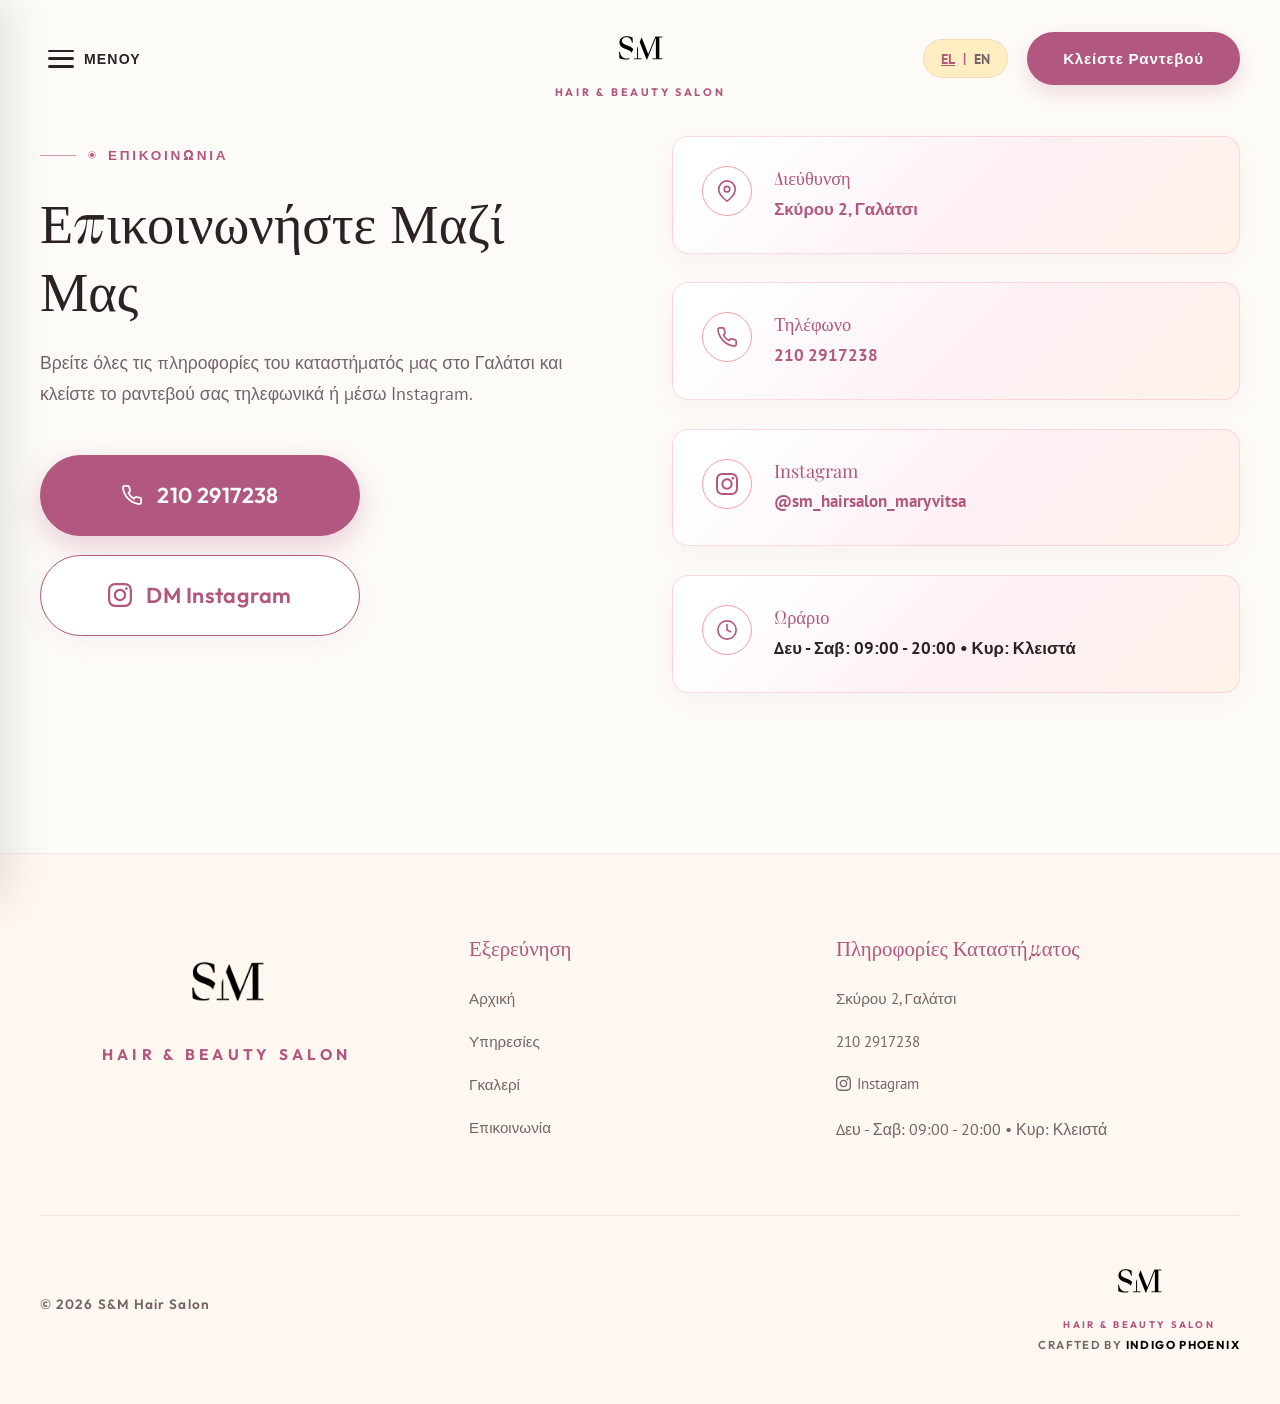
==== commit 726d1e92: "2.0" ====
--- a/contact.html
+++ b/contact.html
@@ -111,7 +111,7 @@
           </div>
         </div>
 
-        <!-- RIGHT COLUMN: Salon Information Cards with SVG Icons (No outer box, no photo text) -->
+        <!-- RIGHT COLUMN: Salon Information Cards with SVG Icons -->
         <div style="display: flex; flex-direction: column; gap: 1.8rem;">
           
           <!-- Address Item -->
@@ -193,7 +193,7 @@
         <div class="eyebrow-line"></div>
       </div>
 
-      <h3 class="heading-medium" style="margin-bottom: 1rem;" data-i18n="modal_title">Κλείστε το Ραντεβού σας</h3>
+      <h3 class="heading-medium" style="margin-bottom: 1rem;" data-i18n="modal_title">Κλείστε το Ραντεβού&nbsp;σας</h3>
       <p style="color: var(--color-text-muted); margin-bottom: 2.2rem; line-height: 1.7;" data-i18n="modal_subtitle">Για να διασφαλίσουμε την προσωπική φροντίδα κάθε πελάτη, οι κρατήσεις γίνονται αποκλειστικά μέσω τηλεφώνου ή μηνύματος στο Instagram.</p>
 
       <div style="display: flex; flex-direction: column; gap: 1.2rem;">
@@ -210,16 +210,15 @@
     </div>
   </div>
 
-  <!-- Footer with 3 Columns: Brand, Explore, Store Info -->
+  <!-- Footer with Centered S&M Logos, Matching Outfit Font, and Black INDIGO PHOENIX Link -->
   <footer class="footer">
     <div class="container">
       <div class="footer-grid">
         <div class="footer-brand">
-          <a href="index.html" class="brand-link" style="margin-bottom: 1rem; align-items: flex-start;">
-            <img src="images/logo.png" alt="S&M Hair Salon" class="brand-logo-img">
-            <span class="brand-subtext">HAIR & BEAUTY SALON</span>
-          </a>
-          <p data-i18n="footer_desc">Το S&M είναι ένα σύγχρονο πολυτελές hair salon αφιερωμένο στο κούρεμα ακριβείας, τις εξειδικευμένες τεχνικές χρώματος, τις θεραπείες Malibu & K18 και την τοποθέτηση extensions.</p>
+          <div class="brand-link" style="align-items: center; text-align: center;">
+            <img src="images/logo.png" alt="S&M Hair Salon" class="brand-logo-img footer-brand-logo-img">
+            <span class="brand-subtext footer-brand-subtext">HAIR & BEAUTY SALON</span>
+          </div>
         </div>
 
         <div>
@@ -261,11 +260,16 @@
       </div>
 
       <div class="footer-bottom">
-        <p data-i18n="footer_rights">© 2026 S&M Hair Salon. Όλα τα δικαιώματα διατηρούνται.</p>
-        <a href="index.html" class="brand-link" style="align-items: flex-end;">
-          <img src="images/logo.png" alt="S&M Hair Salon" class="brand-logo-img">
-          <span class="brand-subtext" style="font-size: 0.6rem;">HAIR & BEAUTY SALON</span>
-        </a>
+        <p class="footer-copyright-text" data-i18n="footer_rights">© 2026 S&M Hair Salon</p>
+        <div style="display: flex; flex-direction: column; align-items: center; text-align: center;">
+          <div class="brand-link" style="align-items: center; text-align: center;">
+            <img src="images/logo.png" alt="S&M Hair Salon" class="brand-logo-img">
+            <span class="brand-subtext" style="font-size: 0.6rem;">HAIR & BEAUTY SALON</span>
+          </div>
+          <span class="crafted-by-text">
+            CRAFTED BY <a href="https://www.instagram.com/indigo.phoenix.media/" target="_blank" rel="noopener noreferrer" class="indigo-phoenix-link">INDIGO PHOENIX</a>
+          </span>
+        </div>
       </div>
     </div>
   </footer>
--- a/css/styles.css
+++ b/css/styles.css
@@ -745,13 +745,18 @@
   resize: vertical;
 }
 
-/* Redesigned Booking Modal with Rounded Font (Outfit) */
+/* Redesigned Booking Modal with Rounded Font (Outfit) & No-Wrap Heading */
 .booking-wizard-card {
   background-color: var(--color-bg-surface);
   border: 1px solid var(--border-color);
   border-radius: var(--radius-lg);
   padding: 3.5rem;
   box-shadow: var(--shadow-hover);
+}
+
+.booking-wizard-card .heading-medium {
+  font-size: clamp(1.4rem, 2.2vw + 0.6rem, 2rem);
+  white-space: nowrap;
 }
 
 .modal-contact-btn {
@@ -873,7 +878,7 @@
   box-shadow: 0 24px 60px rgba(0,0,0,0.5);
 }
 
-/* Footer (3-Column Layout with Store Information) */
+/* Footer Layout & Centered Brand Logo */
 .footer {
   background-color: var(--color-bg-subtle);
   border-top: 1px solid var(--border-color);
@@ -883,16 +888,40 @@
 
 .footer-grid {
   display: grid;
-  grid-template-columns: 2fr 1fr 1.5fr;
+  grid-template-columns: 1.2fr 1fr 1.3fr;
   gap: 3.5rem;
   margin-bottom: 4.5rem;
-}
-
-.footer-brand p {
-  color: var(--color-text-muted);
-  margin: 1.2rem 0 1.8rem;
-  max-width: 340px;
-  line-height: 1.8;
+  align-items: start;
+}
+
+.footer-brand {
+  display: flex;
+  flex-direction: column;
+  align-items: center;
+  text-align: center;
+}
+
+.footer-brand .brand-link {
+  align-items: center !important;
+  text-align: center !important;
+}
+
+.footer-brand-logo-img {
+  height: 105px;
+  width: auto;
+  object-fit: contain;
+}
+
+.footer-brand-subtext {
+  font-family: var(--font-rounded);
+  font-size: 0.96rem;
+  font-weight: 700;
+  letter-spacing: 0.28em;
+  color: var(--color-palette-berry);
+  text-transform: uppercase;
+  line-height: 1;
+  white-space: nowrap;
+  margin-top: 8px;
 }
 
 .footer-title {
@@ -924,8 +953,36 @@
   justify-content: space-between;
   border-top: 1px solid var(--border-color);
   padding-top: 2.2rem;
-  font-size: 0.9rem;
+}
+
+.footer-copyright-text {
+  font-family: var(--font-rounded);
+  font-size: 0.85rem;
+  font-weight: 600;
+  letter-spacing: 0.08em;
   color: var(--color-text-muted);
+}
+
+.crafted-by-text {
+  font-family: var(--font-rounded);
+  font-size: 0.72rem;
+  font-weight: 600;
+  letter-spacing: 0.12em;
+  color: var(--color-text-muted);
+  text-transform: uppercase;
+  margin-top: 6px;
+}
+
+.indigo-phoenix-link {
+  font-weight: 700;
+  color: #000000 !important;
+  text-decoration: none;
+  transition: opacity var(--transition-fast);
+}
+
+.indigo-phoenix-link:hover {
+  opacity: 0.7;
+  text-decoration: underline;
 }
 
 /* Responsive Media Queries */
@@ -959,4 +1016,23 @@
     font-size: 0.58rem;
     letter-spacing: 0.18em;
   }
-}
+  .footer-brand-logo-img {
+    height: 80px;
+  }
+  .footer-brand-subtext {
+    font-size: 0.8rem;
+    letter-spacing: 0.22em;
+  }
+  .footer-bottom {
+    flex-direction: column;
+    gap: 1.5rem;
+    align-items: center;
+    text-align: center;
+  }
+  .booking-wizard-card {
+    padding: 2.5rem 1.5rem;
+  }
+  .booking-wizard-card .heading-medium {
+    white-space: normal;
+  }
+}
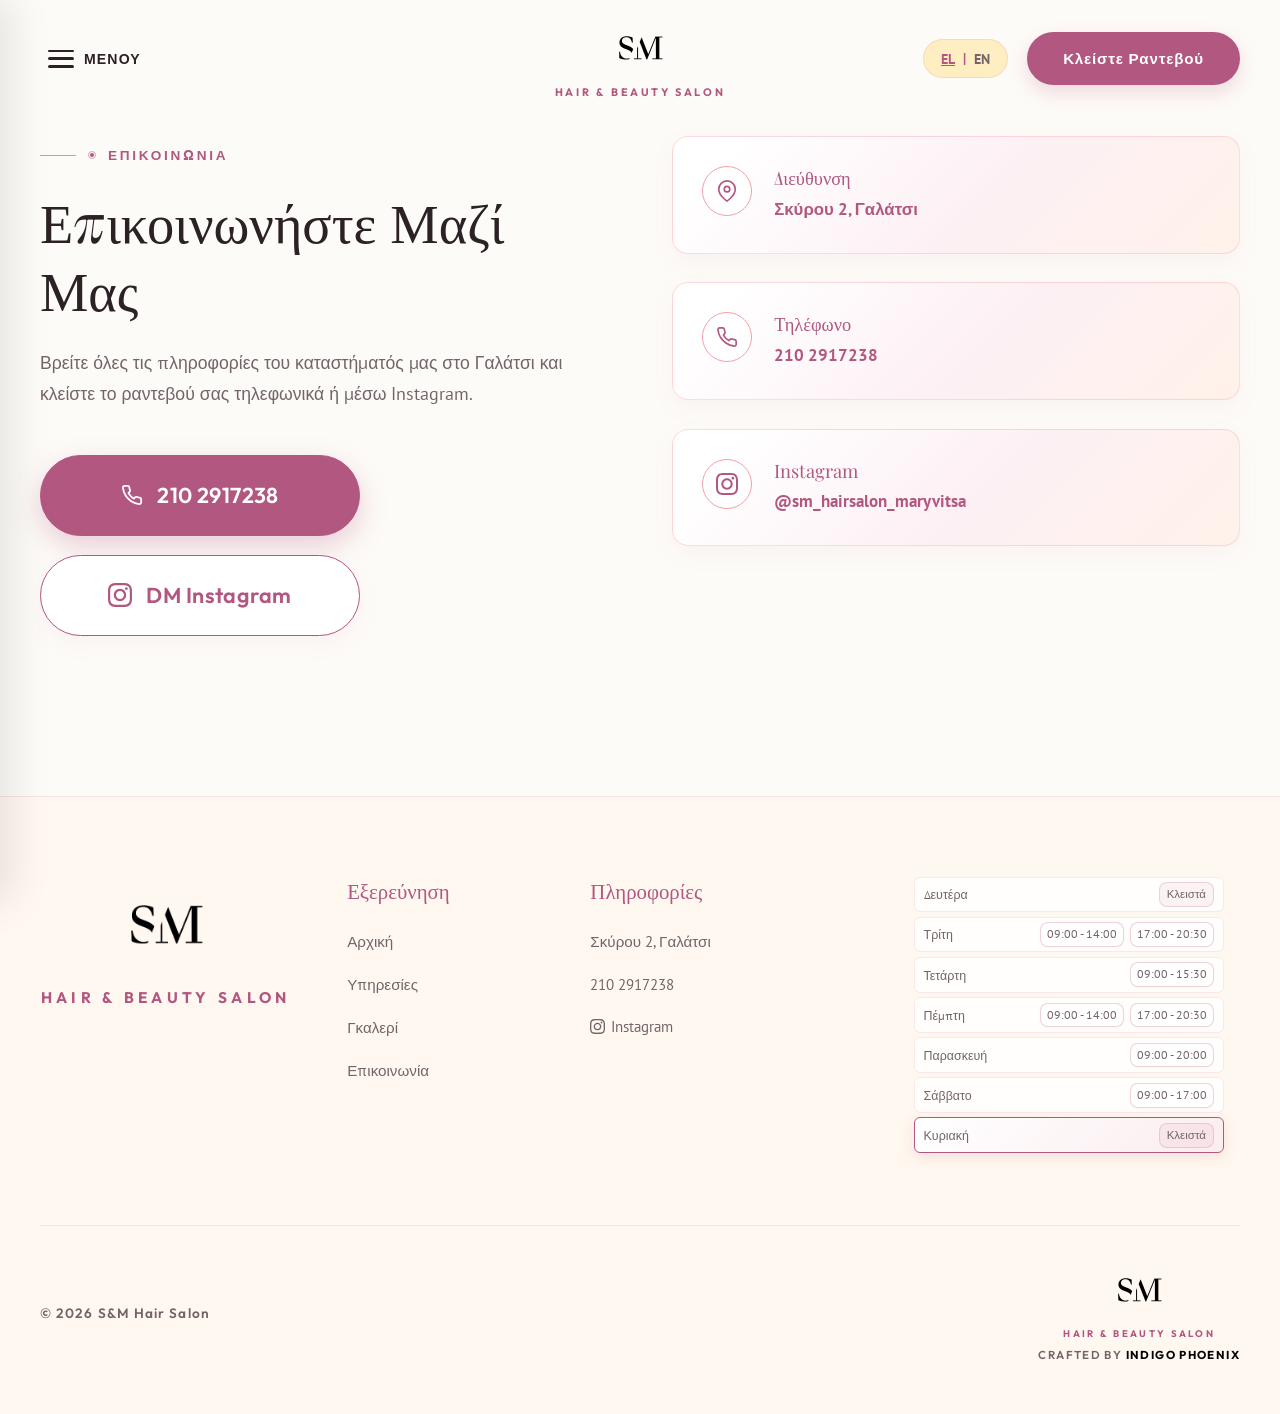
==== commit 2e3d09e3: "Hero changes/service/gallery" ====
--- a/contact.html
+++ b/contact.html
@@ -59,10 +59,10 @@
       </div>
 
       <ul class="drawer-links-list">
-        <li><a href="index.html" class="drawer-link" data-i18n="nav_home">Αρχική <span>→</span></a></li>
-        <li><a href="services.html" class="drawer-link" data-i18n="nav_services">Υπηρεσίες <span>→</span></a></li>
-        <li><a href="gallery.html" class="drawer-link" data-i18n="nav_gallery">Γκαλερί <span>→</span></a></li>
-        <li><a href="contact.html" class="drawer-link active" data-i18n="nav_contact">Επικοινωνία <span>→</span></a></li>
+        <li><a href="index.html" class="drawer-link" data-i18n="nav_home">Αρχική</a></li>
+        <li><a href="services.html" class="drawer-link" data-i18n="nav_services">Υπηρεσίες</a></li>
+        <li><a href="gallery.html" class="drawer-link" data-i18n="nav_gallery">Γκαλερί</a></li>
+        <li><a href="contact.html" class="drawer-link active" data-i18n="nav_contact">Επικοινωνία</a></li>
       </ul>
     </div>
 
@@ -160,20 +160,6 @@
             </div>
           </div>
 
-          <!-- Hours Item -->
-          <div style="display: flex; gap: 1.4rem; align-items: flex-start; padding: 1.8rem; background: linear-gradient(135deg, var(--pastel-blended-start) 10%, var(--pastel-blended-mid) 55%, var(--pastel-blended-end) 100%); border-radius: var(--radius-md); border: 1.5px solid rgba(243, 159, 169, 0.35); box-shadow: var(--shadow-subtle);">
-            <div style="width: 50px; height: 50px; border-radius: 50%; background-color: #ffffff; border: 1px solid var(--color-palette-pink); display: flex; align-items: center; justify-content: center; flex-shrink: 0; color: var(--color-palette-berry);">
-              <svg viewBox="0 0 24 24" width="22" height="22" fill="none" stroke="currentColor" stroke-width="1.8" stroke-linecap="round" stroke-linejoin="round">
-                <circle cx="12" cy="12" r="10"/>
-                <polyline points="12 6 12 12 16 14"/>
-              </svg>
-            </div>
-            <div>
-              <h4 class="footer-title" style="font-size: 1.15rem; margin-bottom: 0.3rem;" data-i18n="contact_hours_label">Ωράριο</h4>
-              <p style="font-size: 1.05rem; font-weight: 700; color: var(--color-text-main);" data-i18n="footer_hours_val">Δευ - Σαβ: 09:00 - 20:00 • Κυρ: Κλειστά</p>
-            </div>
-          </div>
-
         </div>
 
       </div>
@@ -194,7 +180,7 @@
       </div>
 
       <h3 class="heading-medium" style="margin-bottom: 1rem;" data-i18n="modal_title">Κλείστε το Ραντεβού&nbsp;σας</h3>
-      <p style="color: var(--color-text-muted); margin-bottom: 2.2rem; line-height: 1.7;" data-i18n="modal_subtitle">Για να διασφαλίσουμε την προσωπική φροντίδα κάθε πελάτη, οι κρατήσεις γίνονται αποκλειστικά μέσω τηλεφώνου ή μηνύματος στο Instagram.</p>
+      <p style="color: var(--color-text-muted); margin-bottom: 2.2rem; line-height: 1.7;" data-i18n="modal_subtitle">Για να διασφαλίσουμε την προσωπική φροντίδα κάθε πελάτη, οι κρατήσεις γίνονται αποκλειστικά μέσω τηλεφώνου ή μηνύματος στο Instagram.<br><br>Κλείσε τώρα το δωρεάν Συμβουλευτικό Ραντεβού σου και δώσε στα μαλλιά σου την προσοχή που τους αξίζουν.</p>
 
       <div style="display: flex; flex-direction: column; gap: 1.2rem;">
         <a href="tel:+302102917238" class="modal-contact-btn modal-phone-btn">
@@ -232,7 +218,7 @@
         </div>
 
         <div>
-          <h4 class="footer-title" data-i18n="footer_info_title">Πληροφορίες Καταστήματος</h4>
+          <h4 class="footer-title" data-i18n="footer_info_title">Πληροφορίες</h4>
           <ul class="footer-links">
             <li>
               <a href="https://maps.app.goo.gl/J3a6CErYusY6TDpDA" target="_blank" rel="noopener noreferrer">
@@ -252,10 +238,54 @@
                 <span>Instagram</span>
               </a>
             </li>
-            <li>
-              <span style="color: var(--color-text-muted);" data-i18n="footer_hours_val">Δευ - Σαβ: 09:00 - 20:00 • Κυρ: Κλειστά</span>
-            </li>
           </ul>
+        </div>
+
+        <div>
+          <div data-i18n="footer_hours_val">
+            <div class="hours-card-container footer-hours-compact">
+              <div class="hours-day-row" data-day="1">
+                <span class="hours-day-name">Δευτέρα</span>
+                <span class="closed-pill">Κλειστά</span>
+              </div>
+              <div class="hours-day-row" data-day="2">
+                <span class="hours-day-name">Τρίτη</span>
+                <div class="hours-time-group">
+                  <span class="time-pill">09:00 - 14:00</span>
+                  <span class="time-pill">17:00 - 20:30</span>
+                </div>
+              </div>
+              <div class="hours-day-row" data-day="3">
+                <span class="hours-day-name">Τετάρτη</span>
+                <div class="hours-time-group">
+                  <span class="time-pill">09:00 - 15:30</span>
+                </div>
+              </div>
+              <div class="hours-day-row" data-day="4">
+                <span class="hours-day-name">Πέμπτη</span>
+                <div class="hours-time-group">
+                  <span class="time-pill">09:00 - 14:00</span>
+                  <span class="time-pill">17:00 - 20:30</span>
+                </div>
+              </div>
+              <div class="hours-day-row" data-day="5">
+                <span class="hours-day-name">Παρασκευή</span>
+                <div class="hours-time-group">
+                  <span class="time-pill">09:00 - 20:00</span>
+                </div>
+              </div>
+              <div class="hours-day-row" data-day="6">
+                <span class="hours-day-name">Σάββατο</span>
+                <div class="hours-time-group">
+                  <span class="time-pill">09:00 - 17:00</span>
+                </div>
+              </div>
+              <div class="hours-day-row" data-day="0">
+                <span class="hours-day-name">Κυριακή</span>
+                <span class="closed-pill">Κλειστά</span>
+              </div>
+            </div>
+          </div>
         </div>
       </div>
 
--- a/css/styles.css
+++ b/css/styles.css
@@ -106,9 +106,13 @@
 }
 
 .heading-hero {
-  font-size: clamp(2.8rem, 5.5vw + 1rem, 4.8rem);
+  font-size: clamp(1.6rem, 3.4vw + 0.6rem, 3.6rem);
+  white-space: nowrap;
   letter-spacing: -0.02em;
   color: var(--color-text-main);
+  text-align: center;
+  width: 100%;
+  margin: 0 auto;
 }
 
 .heading-large {
@@ -228,6 +232,22 @@
   transform: translateY(-2px);
 }
 
+.filter-tab-btn {
+  font-size: 0.88rem;
+  padding: 0.55rem 1.25rem;
+  border-radius: var(--radius-full);
+  white-space: nowrap;
+  transition: all var(--transition-fast);
+  border: 1.5px solid var(--color-palette-berry);
+}
+
+.filter-tab-btn.active {
+  background-color: var(--color-palette-berry) !important;
+  color: #ffffff !important;
+  border-color: var(--color-palette-berry) !important;
+  box-shadow: 0 6px 18px rgba(178, 87, 128, 0.28);
+}
+
 .btn-circle {
   display: inline-flex;
   align-items: center;
@@ -476,7 +496,7 @@
   transition: color var(--transition-fast);
   display: flex;
   align-items: center;
-  justify-content: space-between;
+  justify-content: flex-start;
 }
 
 .drawer-link:hover, .drawer-link.active {
@@ -498,6 +518,7 @@
   min-height: 720px;
   display: flex;
   align-items: center;
+  justify-content: center;
   overflow: hidden;
   background-color: var(--color-bg-subtle);
 }
@@ -524,6 +545,15 @@
   height: 100%;
   object-fit: cover;
   filter: brightness(0.9) contrast(0.96);
+}
+
+.hero-video {
+  position: absolute;
+  inset: 0;
+  width: 100%;
+  height: 100%;
+  object-fit: cover;
+  filter: brightness(0.92) contrast(0.96);
 }
 
 .hero-overlay {
@@ -538,9 +568,14 @@
   position: relative;
   z-index: 10;
   text-align: center;
-  max-width: 860px;
+  max-width: 1200px;
+  width: 100%;
   margin: 0 auto;
   padding-top: 5rem;
+  display: flex;
+  flex-direction: column;
+  align-items: center;
+  justify-content: center;
 }
 
 .hero-subtitle-text {
@@ -807,44 +842,69 @@
   fill: currentColor;
 }
 
-/* Gallery & Lightbox */
+/* Gallery & Lightbox - True CSS Masonry Layout */
 .gallery-grid {
-  display: grid;
-  grid-template-columns: repeat(auto-fill, minmax(320px, 1fr));
-  gap: 2rem;
-  margin-top: 3rem;
+  column-count: 3;
+  column-gap: 1.8rem;
+  margin-top: 2rem;
+}
+
+@media (max-width: 992px) {
+  .gallery-grid {
+    column-count: 2;
+    column-gap: 1.4rem;
+  }
+}
+
+@media (max-width: 576px) {
+  .gallery-grid {
+    column-count: 1;
+  }
 }
 
 .gallery-item {
+  display: inline-block;
+  width: 100%;
+  break-inside: avoid;
+  margin-bottom: 1.8rem;
   position: relative;
   border-radius: var(--radius-md);
   overflow: hidden;
-  aspect-ratio: 1;
   cursor: pointer;
   border: 1px solid var(--border-color);
   box-shadow: var(--shadow-subtle);
+  transition: transform var(--transition-fast), box-shadow var(--transition-fast);
 }
 
 .gallery-item img {
   width: 100%;
-  height: 100%;
+  height: auto;
+  display: block;
   object-fit: cover;
   transition: transform var(--transition-smooth);
 }
 
+.gallery-item:hover {
+  transform: translateY(-4px);
+  box-shadow: var(--shadow-hover);
+}
+
 .gallery-item:hover img {
-  transform: scale(1.08);
+  transform: scale(1.05);
 }
 
 .gallery-item-overlay {
   position: absolute;
   inset: 0;
-  background: rgba(178, 87, 128, 0.4);
+  background: linear-gradient(to top, rgba(178, 87, 128, 0.75) 0%, rgba(178, 87, 128, 0.2) 60%, transparent 100%);
   color: #fff;
-  font-weight: 700;
-  display: flex;
-  align-items: center;
+  font-family: var(--font-heading);
+  font-size: 1.2rem;
+  font-weight: 600;
+  display: flex;
+  align-items: flex-end;
   justify-content: center;
+  padding: 1.8rem;
   opacity: 0;
   transition: opacity var(--transition-fast);
 }
@@ -888,7 +948,7 @@
 
 .footer-grid {
   display: grid;
-  grid-template-columns: 1.2fr 1fr 1.3fr;
+  grid-template-columns: 1.1fr 0.82fr 1.1fr 1.5fr;
   gap: 3.5rem;
   margin-bottom: 4.5rem;
   align-items: start;
@@ -1036,3 +1096,261 @@
     white-space: normal;
   }
 }
+
+/* Premium Opening Hours Component */
+.hours-card-container {
+  display: flex;
+  flex-direction: column;
+  gap: 0.5rem;
+  width: 100%;
+  margin-top: 0.4rem;
+  font-family: var(--font-body);
+}
+
+.hours-day-row {
+  display: flex;
+  align-items: center;
+  justify-content: space-between;
+  padding: 0.55rem 0.85rem;
+  background-color: rgba(255, 255, 255, 0.75);
+  border-radius: var(--radius-sm, 8px);
+  border: 1px solid rgba(243, 159, 169, 0.25);
+  transition: all 0.2s ease;
+}
+
+.hours-day-row:hover {
+  background-color: #ffffff;
+  border-color: rgba(243, 159, 169, 0.6);
+  box-shadow: 0 4px 12px rgba(243, 159, 169, 0.1);
+  transform: translateY(-1px);
+}
+
+.hours-day-row.is-today {
+  background: linear-gradient(135deg, rgba(255, 255, 255, 0.95), rgba(248, 225, 230, 0.6));
+  border: 1.5px solid var(--color-palette-berry, #c86d7c);
+  box-shadow: 0 4px 14px rgba(200, 109, 124, 0.18);
+}
+
+.hours-day-name {
+  font-weight: 400;
+  font-size: 0.93rem;
+  color: var(--color-text-muted);
+  display: flex;
+  align-items: center;
+  gap: 8px;
+}
+
+.today-tag {
+  display: none !important;
+}
+
+.hours-time-group {
+  display: flex;
+  align-items: center;
+  gap: 0.4rem;
+  flex-wrap: wrap;
+  justify-content: flex-end;
+}
+
+.time-pill {
+  font-size: 0.82rem;
+  font-weight: 400;
+  color: var(--color-text-muted);
+  background-color: #ffffff;
+  border: 1px solid rgba(200, 109, 124, 0.3);
+  padding: 3px 10px;
+  border-radius: 14px;
+  white-space: nowrap;
+  box-shadow: 0 1px 3px rgba(0,0,0,0.03);
+}
+
+.closed-pill {
+  font-size: 0.82rem;
+  font-weight: 400;
+  color: var(--color-text-muted);
+  background-color: rgba(200, 109, 124, 0.08);
+  border: 1px solid rgba(200, 109, 124, 0.25);
+  padding: 3px 12px;
+  border-radius: 14px;
+  white-space: nowrap;
+}
+
+.status-badge {
+  display: inline-flex;
+  align-items: center;
+  gap: 6px;
+  font-size: 0.72rem;
+  font-weight: 700;
+  padding: 4px 11px;
+  border-radius: 20px;
+  text-transform: uppercase;
+  letter-spacing: 0.05em;
+}
+
+.status-badge.open {
+  background-color: rgba(46, 125, 50, 0.12);
+  color: #2e7d32;
+  border: 1px solid rgba(46, 125, 50, 0.35);
+}
+
+.status-badge.open .status-dot {
+  width: 7px;
+  height: 7px;
+  border-radius: 50%;
+  background-color: #2e7d32;
+  box-shadow: 0 0 8px #2e7d32;
+  animation: pulse-dot-green 1.8s infinite;
+}
+
+.status-badge.closed {
+  background-color: rgba(198, 40, 40, 0.12);
+  color: #c62828;
+  border: 1px solid rgba(198, 40, 40, 0.35);
+}
+
+.status-badge.closed .status-dot {
+  width: 7px;
+  height: 7px;
+  border-radius: 50%;
+  background-color: #c62828;
+}
+
+@keyframes pulse-dot-green {
+  0% { transform: scale(0.95); box-shadow: 0 0 0 0 rgba(46, 125, 50, 0.7); }
+  70% { transform: scale(1); box-shadow: 0 0 0 6px rgba(46, 125, 50, 0); }
+  100% { transform: scale(0.95); box-shadow: 0 0 0 0 rgba(46, 125, 50, 0); }
+}
+
+/* Compact Footer Table Scaling */
+.footer-hours-compact {
+  gap: 0.28rem;
+  margin-top: 0;
+  max-width: 310px;
+  margin-left: auto;
+  margin-right: auto;
+}
+
+.footer-hours-compact .hours-day-row {
+  padding: 0.28rem 0.55rem;
+  border-radius: 6px;
+  background-color: rgba(255, 255, 255, 0.85);
+}
+
+.footer-hours-compact .hours-day-name {
+  font-size: 0.78rem;
+  font-weight: 400;
+  color: var(--color-text-muted);
+  gap: 4px;
+}
+
+.footer-hours-compact .today-tag {
+  font-size: 0.55rem;
+  padding: 1px 4px;
+  border-radius: 6px;
+}
+
+.footer-hours-compact .time-pill {
+  font-size: 0.72rem;
+  font-weight: 400;
+  color: var(--color-text-muted);
+  padding: 1px 6px;
+  border-radius: 8px;
+}
+
+.footer-hours-compact .closed-pill {
+  font-size: 0.72rem;
+  font-weight: 400;
+  color: var(--color-text-muted);
+  padding: 1px 7px;
+  border-radius: 8px;
+}
+
+@media (max-width: 600px) {
+  .heading-hero {
+    white-space: normal;
+  }
+}
+
+/* ==========================================================================
+   Masonry Gallery Layout (4 Columns Desktop / Staggered Uneven Heights)
+   ========================================================================== */
+.gallery-grid {
+  column-count: 4;
+  column-gap: 1.2rem;
+  width: 100%;
+  margin-top: 1.5rem;
+}
+
+.gallery-item {
+  break-inside: avoid;
+  -webkit-column-break-inside: avoid;
+  page-break-inside: avoid;
+  margin-bottom: 1.2rem;
+  position: relative;
+  border-radius: var(--border-radius-card, 14px);
+  overflow: hidden;
+  box-shadow: 0 4px 15px rgba(0, 0, 0, 0.05);
+  cursor: pointer;
+  display: inline-block;
+  width: 100%;
+  transition: opacity 0.2s ease, transform 0.25s ease;
+  background-color: var(--color-bg-surface, #ffffff);
+}
+
+.gallery-item:hover {
+  opacity: 0.92;
+  transform: translateY(-2px);
+}
+
+.gallery-item img {
+  width: 100%;
+  height: 100%;
+  display: block;
+  object-fit: cover;
+  border-radius: var(--border-radius-card, 14px);
+}
+
+/* Uneven / Staggered Aspect Ratios */
+.gallery-item.ratio-tall img {
+  aspect-ratio: 9 / 16;
+}
+
+.gallery-item.ratio-medium img {
+  aspect-ratio: 3 / 4;
+}
+
+.gallery-item.ratio-square img {
+  aspect-ratio: 1 / 1;
+}
+
+.gallery-item.ratio-compact img {
+  aspect-ratio: 4 / 5;
+}
+
+.gallery-item.ratio-wide img {
+  aspect-ratio: 4 / 3;
+}
+
+@media (max-width: 992px) {
+  .gallery-grid {
+    column-count: 3;
+    column-gap: 1rem;
+  }
+  .gallery-item {
+    margin-bottom: 1rem;
+  }
+}
+
+@media (max-width: 576px) {
+  .gallery-grid {
+    column-count: 2;
+    column-gap: 0.8rem;
+  }
+  .gallery-item {
+    margin-bottom: 0.8rem;
+  }
+}
+
+
+
+
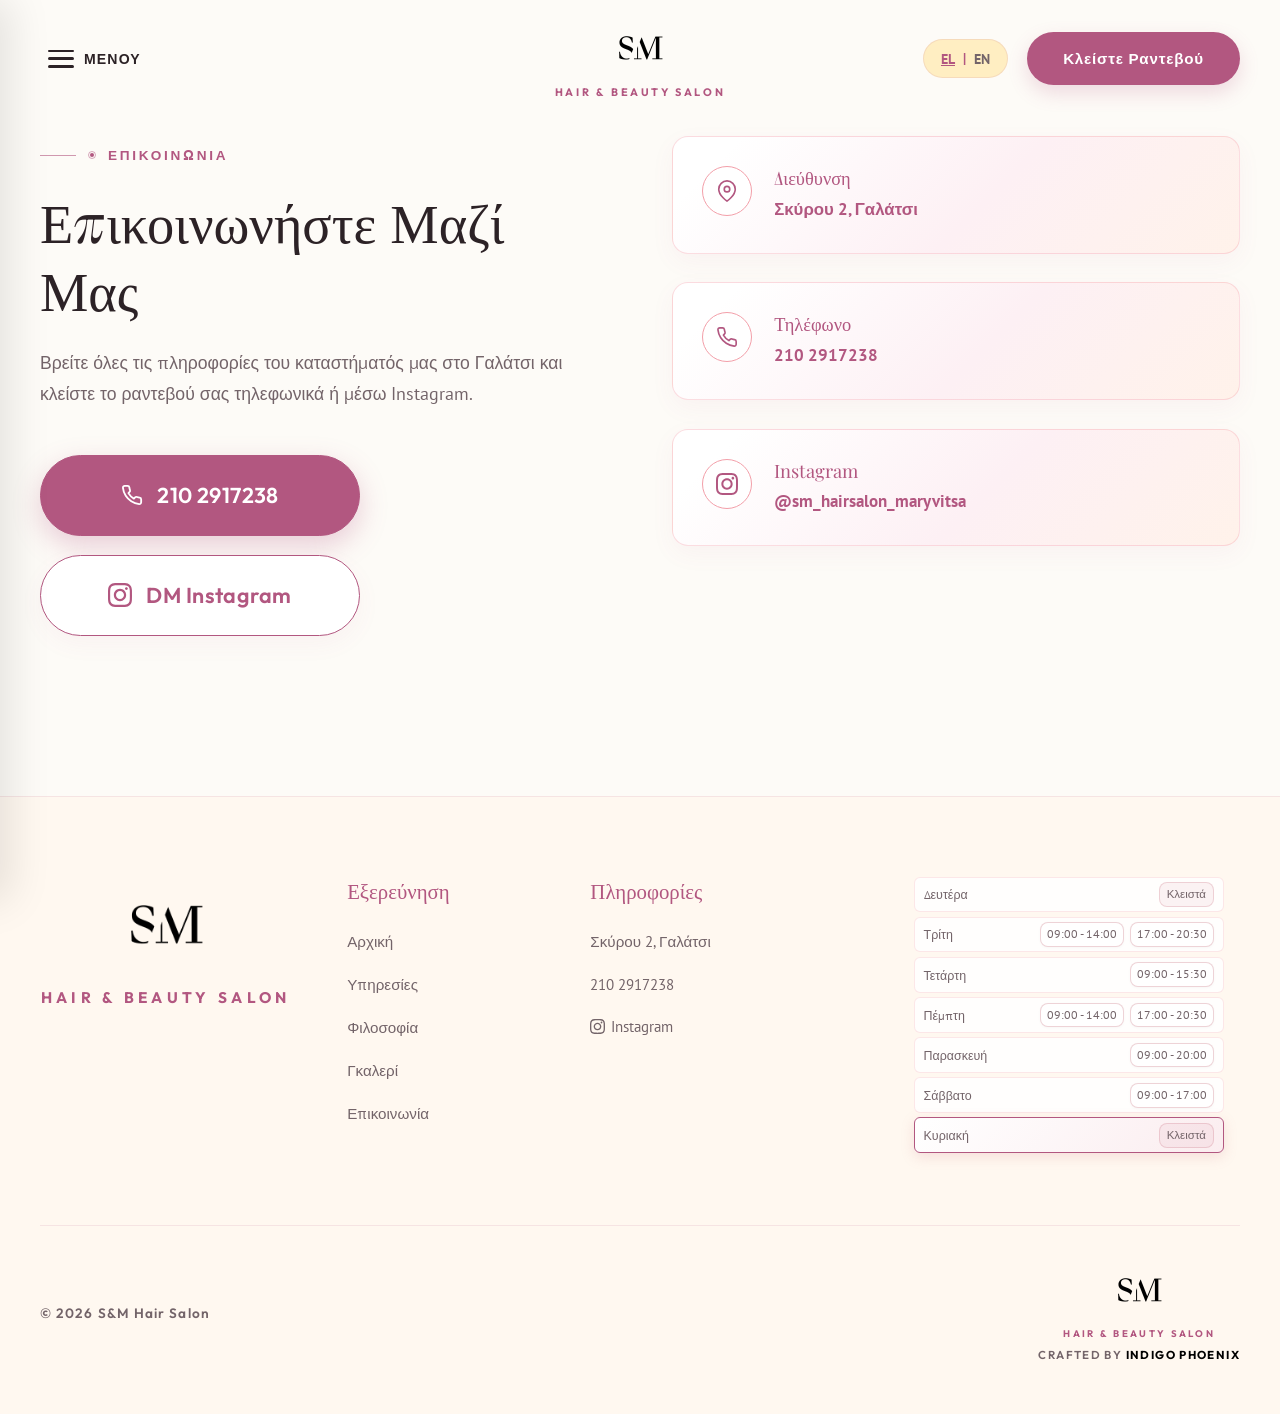
==== commit 1127ceac: "Philosophy/ review section and new about page" ====
--- a/contact.html
+++ b/contact.html
@@ -61,6 +61,7 @@
       <ul class="drawer-links-list">
         <li><a href="index.html" class="drawer-link" data-i18n="nav_home">Αρχική</a></li>
         <li><a href="services.html" class="drawer-link" data-i18n="nav_services">Υπηρεσίες</a></li>
+        <li><a href="philosophy.html" class="drawer-link" data-i18n="nav_philosophy">Φιλοσοφία</a></li>
         <li><a href="gallery.html" class="drawer-link" data-i18n="nav_gallery">Γκαλερί</a></li>
         <li><a href="contact.html" class="drawer-link active" data-i18n="nav_contact">Επικοινωνία</a></li>
       </ul>
@@ -212,6 +213,7 @@
           <ul class="footer-links">
             <li><a href="index.html" data-i18n="nav_home">Αρχική</a></li>
             <li><a href="services.html" data-i18n="nav_services">Υπηρεσίες</a></li>
+            <li><a href="philosophy.html" data-i18n="nav_philosophy">Φιλοσοφία</a></li>
             <li><a href="gallery.html" data-i18n="nav_gallery">Γκαλερί</a></li>
             <li><a href="contact.html" data-i18n="nav_contact">Επικοινωνία</a></li>
           </ul>
--- a/css/styles.css
+++ b/css/styles.css
@@ -248,6 +248,69 @@
   box-shadow: 0 6px 18px rgba(178, 87, 128, 0.28);
 }
 
+/* Minimal Real-Time Search Bar */
+.search-bar-wrapper {
+  margin: 0 auto 1.8rem;
+  max-width: 480px;
+  width: 90%;
+  position: relative;
+}
+
+.search-bar-pill {
+  display: flex;
+  align-items: center;
+  background-color: #ffffff;
+  border: 1.5px solid var(--color-palette-berry);
+  border-radius: var(--radius-full);
+  padding: 0.5rem 1.25rem;
+  box-shadow: 0 4px 16px rgba(178, 87, 128, 0.08);
+  transition: all var(--transition-fast);
+}
+
+.search-bar-pill:focus-within {
+  border-color: var(--color-palette-berry-dark);
+  box-shadow: 0 8px 24px rgba(178, 87, 128, 0.2);
+  transform: translateY(-1px);
+}
+
+.search-icon-svg {
+  color: var(--color-palette-berry);
+  flex-shrink: 0;
+  margin-right: 0.6rem;
+}
+
+.search-bar-input {
+  width: 100%;
+  border: none;
+  background: transparent;
+  outline: none;
+  font-family: var(--font-body);
+  font-size: 0.95rem;
+  color: var(--color-text-main);
+  padding: 0.2rem 0;
+}
+
+.search-bar-input::placeholder {
+  color: var(--color-text-muted);
+  opacity: 0.75;
+}
+
+.search-clear-btn {
+  background: none;
+  border: none;
+  color: var(--color-text-muted);
+  font-size: 1.1rem;
+  cursor: pointer;
+  padding: 0 0.2rem;
+  margin-left: 0.4rem;
+  transition: color var(--transition-fast);
+  line-height: 1;
+}
+
+.search-clear-btn:hover {
+  color: var(--color-palette-berry);
+}
+
 .btn-circle {
   display: inline-flex;
   align-items: center;
@@ -644,29 +707,374 @@
 
 .images-showcase-row {
   display: grid;
-  grid-template-columns: repeat(3, 1fr);
-  gap: 2.5rem;
-  margin-top: 4rem;
+  grid-template-columns: repeat(4, 1fr);
+  gap: 1.5rem;
+  margin-top: 3.5rem;
 }
 
 .showcase-image-card {
   position: relative;
-  border-radius: var(--radius-md);
+  border-radius: var(--border-radius-card, 16px);
   overflow: hidden;
-  aspect-ratio: 4/3;
-  border: 1px solid var(--border-color);
-  box-shadow: var(--shadow-subtle);
+  aspect-ratio: 3 / 4;
+  border: 1.5px solid rgba(178, 87, 128, 0.35);
+  box-shadow: 0 8px 24px rgba(0, 0, 0, 0.05);
+  background-color: var(--color-bg-surface, #ffffff);
 }
 
 .showcase-image-card img {
   width: 100%;
   height: 100%;
   object-fit: cover;
-  transition: transform var(--transition-smooth);
-}
-
-.showcase-image-card:hover img {
-  transform: scale(1.06);
+  display: block;
+}
+
+.showcase-image-card:first-child img {
+  transform: scale(1.35);
+  transform-origin: left center;
+  object-fit: cover;
+  object-position: left center;
+}
+
+@media (max-width: 992px) {
+  .images-showcase-row {
+    grid-template-columns: repeat(2, 1fr);
+    gap: 1.2rem;
+  }
+}
+
+@media (max-width: 576px) {
+  .images-showcase-row {
+    grid-template-columns: repeat(2, 1fr);
+    gap: 0.8rem;
+  }
+}
+
+/* Homepage Philosophy: text over a faded hands illustration */
+#explore {
+  overflow-x: clip;
+}
+
+.philo-hands-wrap {
+  position: relative;
+  padding-block: 2.5rem;
+}
+
+.philo-hands-bg {
+  position: absolute;
+  top: 50%;
+  left: 50%;
+  transform: translate(-50%, -50%);
+  width: 100%;
+  max-width: none;
+  height: auto;
+  opacity: 0.28;
+  pointer-events: none;
+  z-index: 0;
+}
+
+.philo-hands-text {
+  position: relative;
+  z-index: 1;
+  max-width: 900px;
+  margin: 0 auto;
+  text-align: center;
+}
+
+@media (max-width: 768px) {
+  .philo-hands-bg {
+    width: 180%;
+  }
+}
+
+/* Philosophy Page Split Section */
+.philosophy-split {
+  display: grid;
+  grid-template-columns: 1fr 1fr;
+  gap: 4rem;
+  align-items: start;
+}
+
+.philosophy-text > p {
+  color: var(--color-text-muted);
+  font-size: 1.1rem;
+  line-height: 1.8;
+  margin-bottom: 1.2rem;
+}
+
+.philosophy-section {
+  overflow-x: clip;
+}
+
+.philosophy-text {
+  position: relative;
+  z-index: 1;
+}
+
+/* Faded illustration: bleeds to the right edge of the page and
+   extends left behind the end of the text column */
+.philosophy-illustration {
+  position: relative;
+  z-index: 0;
+  display: block;
+  max-width: none;
+  margin-left: calc(-15% - 1rem);
+  width: calc(115% + 1rem + (100vw - 200% - 4rem) / 2);
+  height: auto;
+  opacity: 0.3;
+  pointer-events: none;
+}
+
+/* Centered Filler Quote Section (Page Middle) */
+.philosophy-quote-container {
+  margin-top: 2.2rem;
+  text-align: center;
+  max-width: 760px;
+  margin-left: auto;
+  margin-right: auto;
+}
+
+.philosophy-quote-centered {
+  font-family: var(--font-heading);
+  font-style: italic;
+  font-weight: 300;
+  font-size: 1.35rem;
+  line-height: 1.8;
+  color: var(--color-palette-berry);
+  opacity: 0.85;
+  letter-spacing: 0.02em;
+  margin: 0;
+  padding: 0 1rem;
+}
+
+@media (max-width: 992px) {
+  .philosophy-split {
+    grid-template-columns: 1fr;
+    gap: 2.5rem;
+  }
+
+  .philosophy-illustration {
+    margin-left: 0;
+    width: 100%;
+  }
+}
+
+/* Homepage Google Reviews Section */
+.reviews-split {
+  display: grid;
+  grid-template-columns: 0.9fr 1.1fr;
+  gap: clamp(2rem, 5vw, 4rem);
+  align-items: start;
+}
+
+.reviews-score {
+  display: flex;
+  flex-direction: column;
+  align-items: flex-start;
+  gap: 1.1rem;
+}
+
+
+.reviews-score-number {
+  font-family: var(--font-heading);
+  font-size: clamp(4rem, 8vw, 5.6rem);
+  line-height: 1;
+  color: var(--color-text-main);
+  font-variant-numeric: tabular-nums;
+}
+
+.reviews-score-number small {
+  font-family: var(--font-body);
+  font-size: 0.32em;
+  color: var(--color-text-muted);
+  margin-left: 0.4rem;
+}
+
+.review-stars {
+  color: var(--color-palette-berry);
+  letter-spacing: 3px;
+  font-size: 0.95rem;
+  white-space: nowrap;
+}
+
+.reviews-score-stars {
+  font-size: 1.2rem;
+}
+
+.reviews-score-text {
+  color: var(--color-text-muted);
+  font-size: 1.05rem;
+  line-height: 1.7;
+  max-width: 40ch;
+}
+
+.reviews-bars {
+  display: flex;
+  flex-direction: column;
+  gap: 0.45rem;
+  width: 100%;
+  max-width: 300px;
+  margin-bottom: 0.4rem;
+}
+
+.reviews-bar {
+  display: grid;
+  grid-template-columns: 26px 1fr;
+  gap: 0.6rem;
+  align-items: center;
+  font-size: 0.8rem;
+  color: var(--color-text-muted);
+}
+
+.reviews-bar-track {
+  position: relative;
+  height: 6px;
+  border-radius: 6px;
+  background-color: var(--pastel-blended-mid);
+  overflow: hidden;
+}
+
+.reviews-bar-track::after {
+  content: "";
+  position: absolute;
+  inset: 0;
+  width: var(--w);
+  border-radius: 6px;
+  background: linear-gradient(90deg, var(--color-palette-pink), var(--color-palette-berry));
+}
+
+.reviews-list {
+  display: flex;
+  flex-direction: column;
+  gap: 0.75rem;
+}
+
+.review-card {
+  display: flex;
+  flex-direction: column;
+  gap: 0.45rem;
+  padding: 0.95rem 1.2rem;
+  background-color: var(--color-bg-surface);
+  border: 1px solid var(--border-color);
+  border-radius: var(--radius-md);
+  animation: reviewFadeIn 0.4s ease;
+}
+
+.review-card[hidden] {
+  display: none;
+}
+
+.review-card-top {
+  display: flex;
+  justify-content: space-between;
+  align-items: center;
+  flex-wrap: wrap;
+  gap: 0.6rem;
+}
+
+.review-author {
+  display: flex;
+  align-items: center;
+  gap: 0.75rem;
+}
+
+.review-author b {
+  display: block;
+  font-size: 0.92rem;
+  line-height: 1.3;
+  color: var(--color-text-main);
+}
+
+.review-author small {
+  display: block;
+  font-size: 0.75rem;
+  line-height: 1.3;
+  color: var(--color-text-muted);
+}
+
+.review-avatar {
+  width: 34px;
+  height: 34px;
+  border-radius: 50%;
+  display: flex;
+  align-items: center;
+  justify-content: center;
+  flex-shrink: 0;
+  font-family: var(--font-heading);
+  font-size: 0.9rem;
+  color: var(--color-palette-berry-dark);
+  background: linear-gradient(135deg, var(--color-palette-cream), var(--color-palette-peach));
+}
+
+/* Reviews are cut to 3 lines so a full page of 3 fits on screen */
+.review-card p {
+  color: var(--color-text-muted);
+  font-size: 0.92rem;
+  line-height: 1.6;
+  display: -webkit-box;
+  -webkit-box-orient: vertical;
+  -webkit-line-clamp: 3;
+  line-clamp: 3;
+  overflow: hidden;
+}
+
+.review-card.is-expanded p {
+  display: block;
+  -webkit-line-clamp: unset;
+  line-clamp: none;
+  overflow: visible;
+}
+
+.review-more-btn {
+  align-self: flex-start;
+  background: none;
+  border: none;
+  padding: 0;
+  font-family: var(--font-rounded);
+  font-size: 0.8rem;
+  font-weight: 600;
+  letter-spacing: 0.04em;
+  color: var(--color-palette-berry);
+  cursor: pointer;
+  text-decoration: underline;
+  text-underline-offset: 3px;
+}
+
+.review-more-btn[hidden],
+.review-card.is-expanded .review-more-label,
+.review-card:not(.is-expanded) .review-less-label {
+  display: none;
+}
+
+.reviews-controls {
+  display: flex;
+  justify-content: space-between;
+  align-items: center;
+  gap: 1rem;
+  margin-top: 1rem;
+}
+
+.reviews-page-count {
+  font-family: var(--font-rounded);
+  font-size: 0.85rem;
+  color: var(--color-text-muted);
+  letter-spacing: 0.08em;
+  font-variant-numeric: tabular-nums;
+}
+
+@keyframes reviewFadeIn {
+  from { opacity: 0.2; transform: translateY(6px); }
+  to { opacity: 1; transform: none; }
+}
+
+@media (prefers-reduced-motion: reduce) {
+  .review-card { animation: none; }
+}
+
+@media (max-width: 992px) {
+  .reviews-split {
+    grid-template-columns: 1fr;
+  }
 }
 
 /* Service Cards Grid */
@@ -1351,6 +1759,136 @@
   }
 }
 
-
-
-
+.philo-header-single,
+.feat-header-single {
+  white-space: nowrap;
+}
+
+@media (max-width: 992px) {
+  .philo-header-single,
+  .feat-header-single {
+    white-space: normal;
+  }
+}
+
+/* ==========================================================================
+   50/50 Split Featured Section & Service Card Slider
+   ========================================================================== */
+.split-services-wrapper {
+  display: grid;
+  grid-template-columns: 1fr 1fr;
+  gap: 3.5rem;
+  align-items: center;
+}
+
+.split-services-left {
+  text-align: left;
+}
+
+.subtext-content-block {
+  color: var(--color-text-muted);
+  font-size: 1.02rem;
+  line-height: 1.8;
+  display: flex;
+  flex-direction: column;
+  gap: 1rem;
+}
+
+.subtext-lead {
+  font-weight: 600;
+  color: var(--color-text-main);
+  font-size: 1.12rem;
+  line-height: 1.6;
+}
+
+.service-cards-slider-container {
+  position: relative;
+  width: 100%;
+}
+
+.service-cards-slider-track {
+  position: relative;
+  min-height: 290px;
+}
+
+.slider-service-card {
+  position: absolute;
+  inset: 0;
+  opacity: 0;
+  transform: translateX(30px);
+  pointer-events: none;
+  transition: all 0.45s cubic-bezier(0.165, 0.84, 0.44, 1);
+}
+
+.slider-service-card.active {
+  position: relative;
+  opacity: 1;
+  transform: translateX(0);
+  pointer-events: auto;
+}
+
+.slider-controls {
+  display: flex;
+  align-items: center;
+  justify-content: center;
+  gap: 1.2rem;
+  margin-top: 1.8rem;
+}
+
+.slider-arrow {
+  background: #ffffff;
+  border: 1.5px solid var(--color-palette-berry);
+  color: var(--color-palette-berry);
+  width: 42px;
+  height: 42px;
+  border-radius: 50%;
+  font-size: 1.4rem;
+  cursor: pointer;
+  display: flex;
+  align-items: center;
+  justify-content: center;
+  transition: all var(--transition-fast);
+  line-height: 1;
+  box-shadow: 0 4px 12px rgba(178, 87, 128, 0.1);
+}
+
+.slider-arrow:hover {
+  background-color: var(--color-palette-berry);
+  color: #ffffff;
+  transform: scale(1.05);
+}
+
+.slider-dots {
+  display: flex;
+  align-items: center;
+  gap: 8px;
+}
+
+.slider-dot {
+  width: 10px;
+  height: 10px;
+  border-radius: 50%;
+  background-color: rgba(178, 87, 128, 0.25);
+  cursor: pointer;
+  transition: all var(--transition-fast);
+}
+
+.slider-dot.active {
+  width: 26px;
+  border-radius: 10px;
+  background-color: var(--color-palette-berry);
+}
+
+@media (max-width: 992px) {
+  .split-services-wrapper {
+    grid-template-columns: 1fr;
+    gap: 2.5rem;
+  }
+}
+
+
+
+
+
+
+
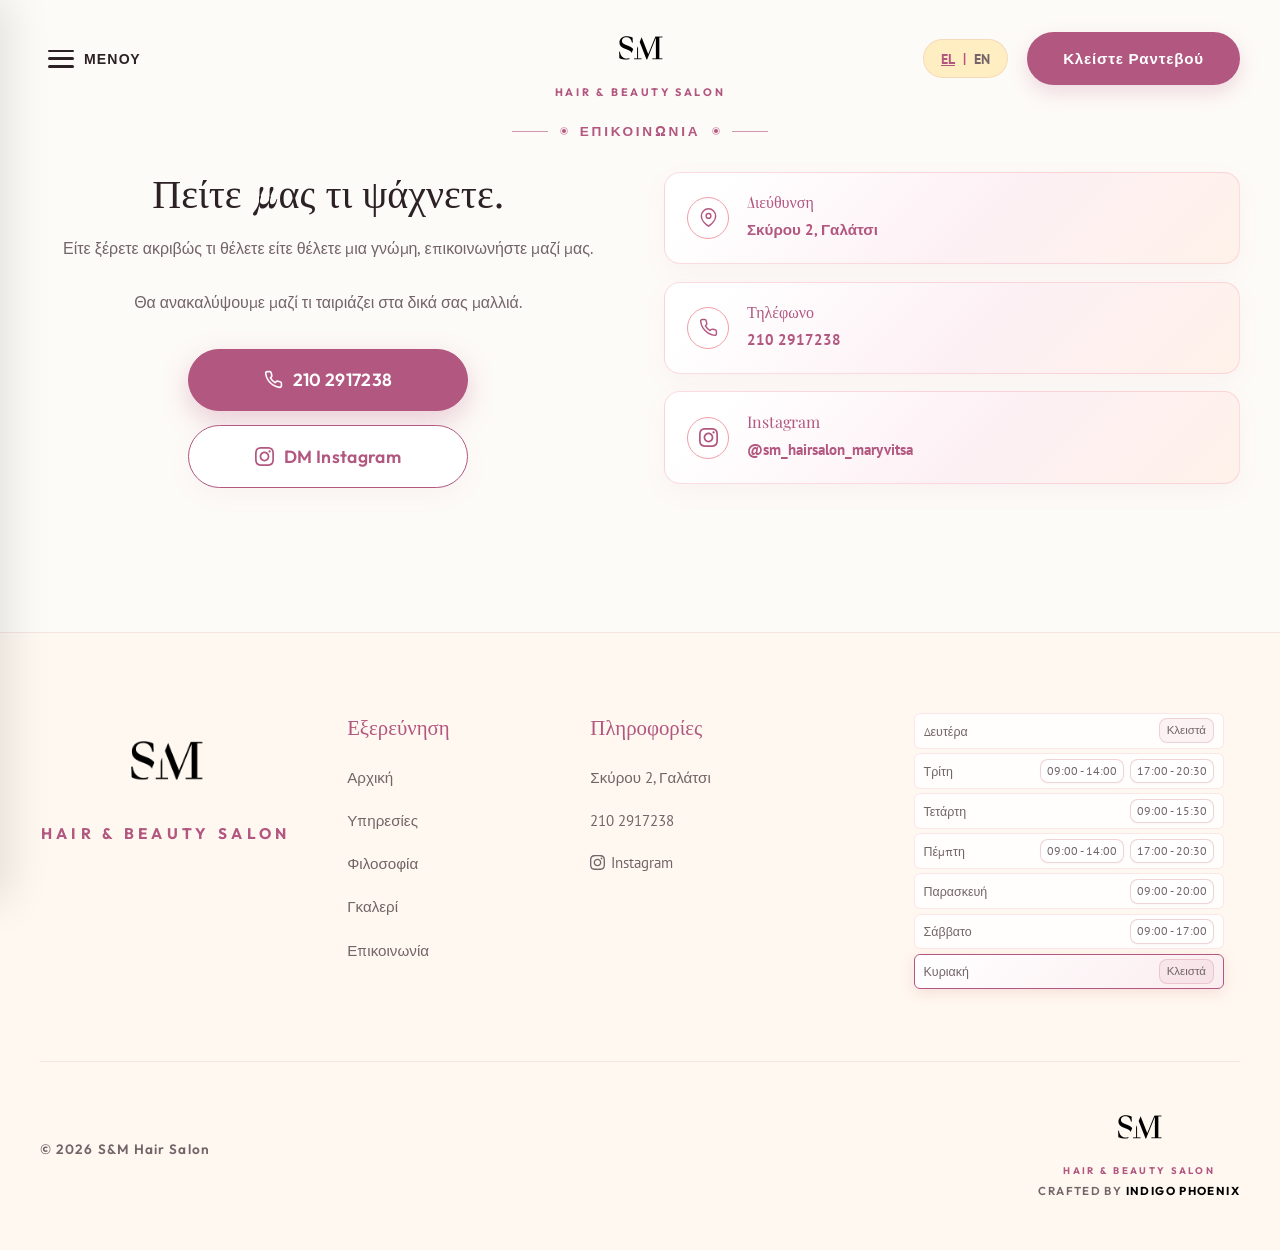
==== commit 5a2675b3: "Final Edit without facebook and tik tok" ====
--- a/contact.html
+++ b/contact.html
@@ -79,23 +79,28 @@
   </aside>
 
   <!-- Clean & Elegant Split Contact Section (No outer box wrapper) -->
-  <section class="section" style="padding-top: 8.5rem; padding-bottom: 6rem;">
+  <section class="section contact-compact" style="padding-top: 7rem; padding-bottom: 5rem;">
     <div class="container">
-      <div style="display: grid; grid-template-columns: repeat(auto-fit, minmax(320px, 1fr)); gap: 4rem; align-items: start;">
+      <!-- Centered Page Label -->
+      <div style="text-align: center;">
+        <div class="eyebrow" style="margin-bottom: 1.5rem;">
+          <div class="eyebrow-line"></div>
+          <div class="eyebrow-dot-wrapper"><div class="eyebrow-dot"></div><div class="eyebrow-dot-border"></div></div>
+          <p class="eyebrow-title" data-i18n="contact_eyebrow">Επικοινωνία</p>
+          <div class="eyebrow-dot-wrapper"><div class="eyebrow-dot"></div><div class="eyebrow-dot-border"></div></div>
+          <div class="eyebrow-line"></div>
+        </div>
+      </div>
+
+      <div style="display: grid; grid-template-columns: repeat(auto-fit, minmax(300px, 1fr)); gap: 3rem; align-items: center;">
         
-        <!-- LEFT COLUMN: "Επικοινωνήστε Μαζί Μας" Heading, Subtitle & Action CTAs -->
-        <div>
-          <div class="eyebrow">
-            <div class="eyebrow-line"></div>
-            <div class="eyebrow-dot-wrapper"><div class="eyebrow-dot"></div><div class="eyebrow-dot-border"></div></div>
-            <p class="eyebrow-title" data-i18n="contact_eyebrow">Επικοινωνία</p>
-          </div>
-          
-          <h1 class="heading-large" style="margin-bottom: 1.5rem;" data-i18n="contact_title">Επικοινωνήστε Μαζί Μας</h1>
-          <p style="color: var(--color-text-muted); font-size: 1.1rem; line-height: 1.8; margin-bottom: 2.8rem;" data-i18n="contact_subtitle">Βρείτε όλες τις πληροφορίες του καταστήματός μας στο Γαλάτσι και κλείστε το ραντεβού σας τηλεφωνικά ή μέσω Instagram.</p>
+        <!-- LEFT COLUMN: "Πείτε μας τι ψάχνετε." Heading, Subtitle & Action CTAs -->
+        <div style="text-align: center;">
+          <h1 class="heading-medium" style="margin-bottom: 1.1rem;" data-i18n="contact_title">Πείτε μας τι ψάχνετε.</h1>
+          <p style="color: var(--color-text-muted); font-size: 1rem; line-height: 1.7; margin-bottom: 2rem;" data-i18n="contact_subtitle">Είτε ξέρετε ακριβώς τι θέλετε είτε θέλετε μια γνώμη, επικοινωνήστε μαζί μας.<br><br>Θα ανακαλύψουμε μαζί τι ταιριάζει στα δικά σας μαλλιά.</p>
 
           <!-- Action CTAs -->
-          <div style="display: flex; flex-direction: column; gap: 1.2rem; max-width: 320px;">
+          <div style="display: flex; flex-direction: column; gap: 0.9rem; max-width: 280px; margin: 0 auto;">
             <a href="tel:+302102917238" class="modal-contact-btn modal-phone-btn">
               <svg viewBox="0 0 24 24" width="22" height="22" fill="none" stroke="currentColor" stroke-width="2" stroke-linecap="round" stroke-linejoin="round">
                 <path d="M22 16.92v3a2 2 0 0 1-2.18 2 19.79 19.79 0 0 1-8.63-3.07 19.5 19.5 0 0 1-6-6 19.79 19.79 0 0 1-3.07-8.67A2 2 0 0 1 4.11 2h3a2 2 0 0 1 2 1.72 12.84 12.84 0 0 0 .7 2.81 2 2 0 0 1-.45 2.11L8.09 9.91a16 16 0 0 0 6 6l1.27-1.27a2 2 0 0 1 2.11-.45 12.84 12.84 0 0 0 2.81.7A2 2 0 0 1 22 16.92z"/>
@@ -113,53 +118,53 @@
         </div>
 
         <!-- RIGHT COLUMN: Salon Information Cards with SVG Icons -->
-        <div style="display: flex; flex-direction: column; gap: 1.8rem;">
+        <div style="display: flex; flex-direction: column; gap: 1.1rem;">
           
           <!-- Address Item -->
-          <div style="display: flex; gap: 1.4rem; align-items: flex-start; padding: 1.8rem; background: linear-gradient(135deg, var(--pastel-blended-start) 10%, var(--pastel-blended-mid) 55%, var(--pastel-blended-end) 100%); border-radius: var(--radius-md); border: 1.5px solid rgba(243, 159, 169, 0.35); box-shadow: var(--shadow-subtle);">
-            <div style="width: 50px; height: 50px; border-radius: 50%; background-color: #ffffff; border: 1px solid var(--color-palette-pink); display: flex; align-items: center; justify-content: center; flex-shrink: 0; color: var(--color-palette-berry);">
-              <svg viewBox="0 0 24 24" width="22" height="22" fill="none" stroke="currentColor" stroke-width="1.8" stroke-linecap="round" stroke-linejoin="round">
+          <a href="https://maps.app.goo.gl/J3a6CErYusY6TDpDA" target="_blank" rel="noopener noreferrer" class="contact-info-card" style="display: flex; gap: 1.1rem; align-items: center; padding: 1.2rem 1.4rem; background: linear-gradient(135deg, var(--pastel-blended-start) 10%, var(--pastel-blended-mid) 55%, var(--pastel-blended-end) 100%); border-radius: var(--radius-md); border: 1.5px solid rgba(243, 159, 169, 0.35); box-shadow: var(--shadow-subtle);">
+            <div style="width: 42px; height: 42px; border-radius: 50%; background-color: #ffffff; border: 1px solid var(--color-palette-pink); display: flex; align-items: center; justify-content: center; flex-shrink: 0; color: var(--color-palette-berry);">
+              <svg viewBox="0 0 24 24" width="19" height="19" fill="none" stroke="currentColor" stroke-width="1.8" stroke-linecap="round" stroke-linejoin="round">
                 <path d="M21 10c0 7-9 13-9 13s-9-6-9-13a9 9 0 0 1 18 0z"/>
                 <circle cx="12" cy="10" r="3"/>
               </svg>
             </div>
             <div>
-              <h4 class="footer-title" style="font-size: 1.15rem; margin-bottom: 0.3rem;" data-i18n="contact_address_label">Διεύθυνση</h4>
-              <a href="https://maps.app.goo.gl/J3a6CErYusY6TDpDA" target="_blank" rel="noopener noreferrer" style="font-size: 1.05rem; font-weight: 700; color: var(--color-palette-berry);" data-i18n="footer_address_val">
+              <h4 class="footer-title" style="font-size: 1rem; margin-bottom: 0.2rem;" data-i18n="contact_address_label">Διεύθυνση</h4>
+              <span style="font-size: 0.95rem; font-weight: 700; color: var(--color-palette-berry);" data-i18n="footer_address_val">
                 Σκύρου 2, Γαλάτσι
-              </a>
-            </div>
-          </div>
+              </span>
+            </div>
+          </a>
 
           <!-- Phone Item -->
-          <div style="display: flex; gap: 1.4rem; align-items: flex-start; padding: 1.8rem; background: linear-gradient(135deg, var(--pastel-blended-start) 10%, var(--pastel-blended-mid) 55%, var(--pastel-blended-end) 100%); border-radius: var(--radius-md); border: 1.5px solid rgba(243, 159, 169, 0.35); box-shadow: var(--shadow-subtle);">
-            <div style="width: 50px; height: 50px; border-radius: 50%; background-color: #ffffff; border: 1px solid var(--color-palette-pink); display: flex; align-items: center; justify-content: center; flex-shrink: 0; color: var(--color-palette-berry);">
-              <svg viewBox="0 0 24 24" width="22" height="22" fill="none" stroke="currentColor" stroke-width="1.8" stroke-linecap="round" stroke-linejoin="round">
+          <a href="tel:+302102917238" class="contact-info-card" style="display: flex; gap: 1.1rem; align-items: center; padding: 1.2rem 1.4rem; background: linear-gradient(135deg, var(--pastel-blended-start) 10%, var(--pastel-blended-mid) 55%, var(--pastel-blended-end) 100%); border-radius: var(--radius-md); border: 1.5px solid rgba(243, 159, 169, 0.35); box-shadow: var(--shadow-subtle);">
+            <div style="width: 42px; height: 42px; border-radius: 50%; background-color: #ffffff; border: 1px solid var(--color-palette-pink); display: flex; align-items: center; justify-content: center; flex-shrink: 0; color: var(--color-palette-berry);">
+              <svg viewBox="0 0 24 24" width="19" height="19" fill="none" stroke="currentColor" stroke-width="1.8" stroke-linecap="round" stroke-linejoin="round">
                 <path d="M22 16.92v3a2 2 0 0 1-2.18 2 19.79 19.79 0 0 1-8.63-3.07 19.5 19.5 0 0 1-6-6 19.79 19.79 0 0 1-3.07-8.67A2 2 0 0 1 4.11 2h3a2 2 0 0 1 2 1.72 12.84 12.84 0 0 0 .7 2.81 2 2 0 0 1-.45 2.11L8.09 9.91a16 16 0 0 0 6 6l1.27-1.27a2 2 0 0 1 2.11-.45 12.84 12.84 0 0 0 2.81.7A2 2 0 0 1 22 16.92z"/>
               </svg>
             </div>
             <div>
-              <h4 class="footer-title" style="font-size: 1.15rem; margin-bottom: 0.3rem;" data-i18n="contact_phone_label">Τηλέφωνο</h4>
-              <a href="tel:+302102917238" style="font-size: 1.05rem; font-weight: 700; color: var(--color-palette-berry);">
+              <h4 class="footer-title" style="font-size: 1rem; margin-bottom: 0.2rem;" data-i18n="contact_phone_label">Τηλέφωνο</h4>
+              <span style="font-size: 0.95rem; font-weight: 700; color: var(--color-palette-berry);">
                 210 2917238
-              </a>
-            </div>
-          </div>
+              </span>
+            </div>
+          </a>
 
           <!-- Instagram Item -->
-          <div style="display: flex; gap: 1.4rem; align-items: flex-start; padding: 1.8rem; background: linear-gradient(135deg, var(--pastel-blended-start) 10%, var(--pastel-blended-mid) 55%, var(--pastel-blended-end) 100%); border-radius: var(--radius-md); border: 1.5px solid rgba(243, 159, 169, 0.35); box-shadow: var(--shadow-subtle);">
-            <div style="width: 50px; height: 50px; border-radius: 50%; background-color: #ffffff; border: 1px solid var(--color-palette-pink); display: flex; align-items: center; justify-content: center; flex-shrink: 0; color: var(--color-palette-berry);">
-              <svg viewBox="0 0 24 24" width="22" height="22" fill="currentColor">
+          <a href="https://www.instagram.com/sm_hairsalon_maryvitsa/" target="_blank" rel="noopener noreferrer" class="contact-info-card" style="display: flex; gap: 1.1rem; align-items: center; padding: 1.2rem 1.4rem; background: linear-gradient(135deg, var(--pastel-blended-start) 10%, var(--pastel-blended-mid) 55%, var(--pastel-blended-end) 100%); border-radius: var(--radius-md); border: 1.5px solid rgba(243, 159, 169, 0.35); box-shadow: var(--shadow-subtle);">
+            <div style="width: 42px; height: 42px; border-radius: 50%; background-color: #ffffff; border: 1px solid var(--color-palette-pink); display: flex; align-items: center; justify-content: center; flex-shrink: 0; color: var(--color-palette-berry);">
+              <svg viewBox="0 0 24 24" width="19" height="19" fill="currentColor">
                 <path d="M12 2.163c3.204 0 3.584.012 4.85.07 3.252.148 4.771 1.691 4.919 4.919.058 1.265.069 1.645.069 4.849 0 3.205-.012 3.584-.069 4.849-.149 3.225-1.664 4.771-4.919 4.919-1.266.058-1.644.07-4.85.07-3.204 0-3.584-.012-4.849-.07-3.26-.149-4.771-1.699-4.919-4.92-.058-1.265-.07-1.644-.07-4.849 0-3.204.013-3.583.07-4.849.149-3.227 1.664-4.771 4.919-4.919 1.266-.057 1.645-.069 4.849-.069zm0-2.163c-3.259 0-3.667.014-4.947.072-4.358.2-6.78 2.618-6.98 6.98-.059 1.281-.073 1.689-.073 4.948 0 3.259.014 3.668.072 4.948.2 4.358 2.618 6.78 6.98 6.98 1.281.058 1.689.072 4.948.072 3.259 0 3.668-.014 4.948-.072 4.354-.2 6.782-2.618 6.979-6.98.059-1.28.073-1.689.073-4.948 0-3.259-.014-3.667-.072-4.947-.196-4.354-2.617-6.78-6.979-6.98-1.281-.059-1.69-.073-4.949-.073zm0 5.838c-3.403 0-6.162 2.759-6.162 6.162s2.759 6.163 6.162 6.163 6.162-2.759 6.162-6.163c0-3.403-2.759-6.162-6.162-6.162zm0 10.162c-2.209 0-4-1.79-4-4 0-2.209 1.791-4 4-4s4 1.791 4 4c0 2.21-1.791 4-4 4zm6.406-11.845c-.796 0-1.441.645-1.441 1.44s.645 1.44 1.441 1.44c.795 0 1.439-.645 1.439-1.44s-.644-1.44-1.439-1.44z"/>
               </svg>
             </div>
             <div>
-              <h4 class="footer-title" style="font-size: 1.15rem; margin-bottom: 0.3rem;">Instagram</h4>
-              <a href="https://www.instagram.com/sm_hairsalon_maryvitsa/" target="_blank" rel="noopener noreferrer" style="font-size: 1.05rem; font-weight: 700; color: var(--color-palette-berry);">
+              <h4 class="footer-title" style="font-size: 1rem; margin-bottom: 0.2rem;">Instagram</h4>
+              <span style="font-size: 0.95rem; font-weight: 700; color: var(--color-palette-berry);">
                 @sm_hairsalon_maryvitsa
-              </a>
-            </div>
-          </div>
+              </span>
+            </div>
+          </a>
 
         </div>
 
--- a/css/styles.css
+++ b/css/styles.css
@@ -750,6 +750,18 @@
   }
 }
 
+/* Contact page: smaller call / Instagram buttons (booking popup keeps its size) */
+.contact-compact .modal-contact-btn {
+  padding: 0.9rem 1.6rem;
+  font-size: 1.1rem;
+  gap: 10px;
+}
+
+.contact-compact .modal-contact-btn svg {
+  width: 19px;
+  height: 19px;
+}
+
 /* Homepage Philosophy: text over a faded hands illustration */
 #explore {
   overflow-x: clip;
@@ -793,6 +805,25 @@
   grid-template-columns: 1fr 1fr;
   gap: 4rem;
   align-items: start;
+}
+
+.philosophy-heading-single {
+  font-size: clamp(1.4rem, 1.8vw + 0.5rem, 2.05rem) !important;
+  white-space: nowrap;
+  letter-spacing: -0.01em;
+}
+
+@media (max-width: 992px) {
+  .philosophy-heading-single {
+    font-size: clamp(1.5rem, 3.5vw + 0.4rem, 2.2rem) !important;
+    white-space: normal;
+  }
+}
+
+@media (max-width: 576px) {
+  .philosophy-heading-single {
+    font-size: 1.45rem !important;
+  }
 }
 
 .philosophy-text > p {
@@ -827,9 +858,9 @@
 
 /* Centered Filler Quote Section (Page Middle) */
 .philosophy-quote-container {
-  margin-top: 2.2rem;
+  margin-top: 0.4rem;
   text-align: center;
-  max-width: 760px;
+  max-width: 100%;
   margin-left: auto;
   margin-right: auto;
 }
@@ -845,6 +876,23 @@
   letter-spacing: 0.02em;
   margin: 0;
   padding: 0 1rem;
+}
+
+/* Keep the quote on one line where there is room for it */
+@media (min-width: 1100px) {
+  .philosophy-quote-centered {
+    white-space: nowrap;
+  }
+}
+
+.philosophy-quote-author {
+  margin-top: 0.6rem;
+  font-family: var(--font-rounded);
+  font-size: 0.8rem;
+  font-weight: 700;
+  letter-spacing: 0.2em;
+  text-transform: uppercase;
+  color: var(--color-text-muted);
 }
 
 @media (max-width: 992px) {
@@ -1764,10 +1812,19 @@
   white-space: nowrap;
 }
 
+.services-header-single {
+  white-space: nowrap;
+  font-size: clamp(1.4rem, 2.1vw + 0.4rem, 2.45rem) !important;
+}
+
 @media (max-width: 992px) {
   .philo-header-single,
   .feat-header-single {
     white-space: normal;
+  }
+  .services-header-single {
+    white-space: normal;
+    font-size: clamp(1.5rem, 4vw, 2.2rem) !important;
   }
 }
 
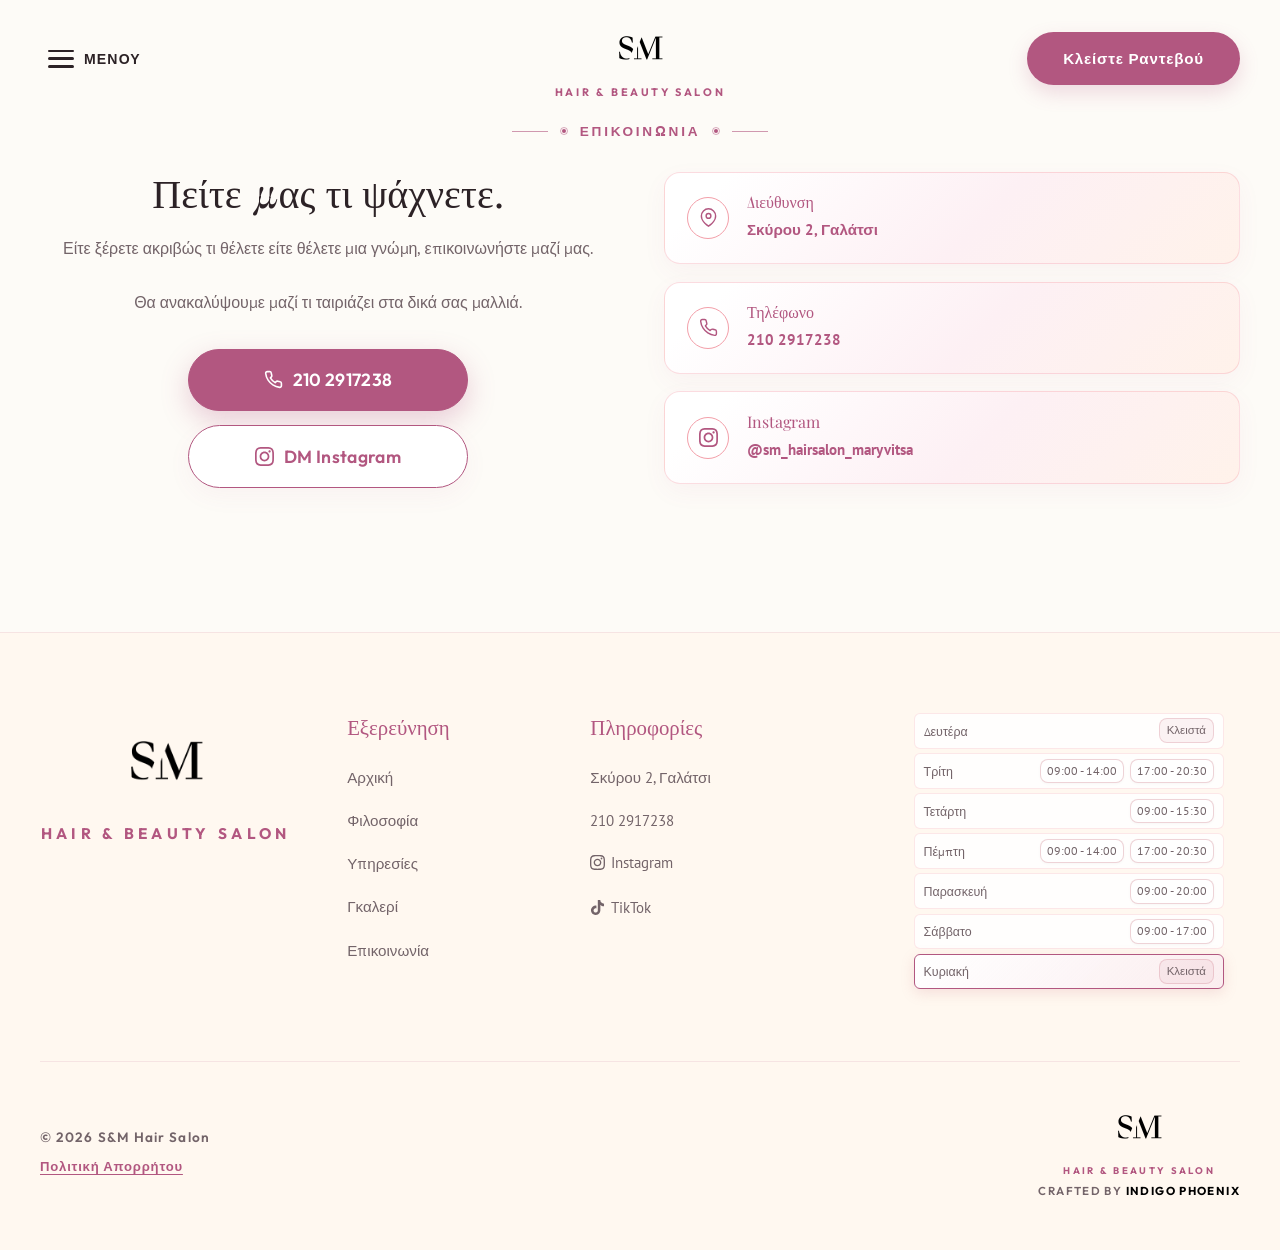
==== commit c3f4afb0: "Finalised website" ====
--- a/contact.html
+++ b/contact.html
@@ -20,7 +20,7 @@
             <div class="burger-line"></div>
             <div class="burger-line"></div>
             <div class="burger-line"></div>
-          </div>
+        </div>
           <span class="burger-text">Μενού</span>
         </button>
       </div>
@@ -35,11 +35,6 @@
 
       <!-- Right Actions: Lang Switcher & Booking -->
       <div class="nav-right-actions">
-        <div class="lang-switcher">
-          <button class="lang-btn active" data-lang="el">EL</button>
-          <span>|</span>
-          <button class="lang-btn" data-lang="en">EN</button>
-        </div>
         <button class="btn btn-green btn-open-booking" data-i18n="nav_book">Κλείστε Ραντεβού</button>
       </div>
 
@@ -60,11 +55,19 @@
 
       <ul class="drawer-links-list">
         <li><a href="index.html" class="drawer-link" data-i18n="nav_home">Αρχική</a></li>
+        <li><a href="philosophy.html" class="drawer-link" data-i18n="nav_philosophy">Φιλοσοφία</a></li>
         <li><a href="services.html" class="drawer-link" data-i18n="nav_services">Υπηρεσίες</a></li>
-        <li><a href="philosophy.html" class="drawer-link" data-i18n="nav_philosophy">Φιλοσοφία</a></li>
         <li><a href="gallery.html" class="drawer-link" data-i18n="nav_gallery">Γκαλερί</a></li>
         <li><a href="contact.html" class="drawer-link active" data-i18n="nav_contact">Επικοινωνία</a></li>
       </ul>
+
+      <div class="drawer-lang">
+        <div class="lang-switcher">
+          <button class="lang-btn active" data-lang="el">EL</button>
+          <span>|</span>
+          <button class="lang-btn" data-lang="en">EN</button>
+        </div>
+      </div>
     </div>
 
     <div class="drawer-footer-info">
@@ -114,7 +117,7 @@
               </svg>
               <span data-i18n="modal_ig">DM Instagram</span>
             </a>
-          </div>
+        </div>
         </div>
 
         <!-- RIGHT COLUMN: Salon Information Cards with SVG Icons -->
@@ -186,7 +189,7 @@
       </div>
 
       <h3 class="heading-medium" style="margin-bottom: 1rem;" data-i18n="modal_title">Κλείστε το Ραντεβού&nbsp;σας</h3>
-      <p style="color: var(--color-text-muted); margin-bottom: 2.2rem; line-height: 1.7;" data-i18n="modal_subtitle">Για να διασφαλίσουμε την προσωπική φροντίδα κάθε πελάτη, οι κρατήσεις γίνονται αποκλειστικά μέσω τηλεφώνου ή μηνύματος στο Instagram.<br><br>Κλείσε τώρα το δωρεάν Συμβουλευτικό Ραντεβού σου και δώσε στα μαλλιά σου την προσοχή που τους αξίζουν.</p>
+      <p style="color: var(--color-text-muted); margin-bottom: 2.2rem; line-height: 1.7;" data-i18n="modal_subtitle">Για να διασφαλίσουμε την προσωπική φροντίδα κάθε πελάτη, οι κρατήσεις γίνονται αποκλειστικά μέσω τηλεφώνου ή μηνύματος στο Instagram.<br><br>Κλείστε τώρα το δωρεάν Συμβουλευτικό Ραντεβού σας και δώστε στα μαλλιά σας την προσοχή που τους αξίζουν.</p>
 
       <div style="display: flex; flex-direction: column; gap: 1.2rem;">
         <a href="tel:+302102917238" class="modal-contact-btn modal-phone-btn">
@@ -210,15 +213,15 @@
           <div class="brand-link" style="align-items: center; text-align: center;">
             <img src="images/logo.png" alt="S&M Hair Salon" class="brand-logo-img footer-brand-logo-img">
             <span class="brand-subtext footer-brand-subtext">HAIR & BEAUTY SALON</span>
-          </div>
+        </div>
         </div>
 
         <div>
           <h4 class="footer-title" data-i18n="footer_explore">Εξερεύνηση</h4>
           <ul class="footer-links">
             <li><a href="index.html" data-i18n="nav_home">Αρχική</a></li>
+            <li><a href="philosophy.html" data-i18n="nav_philosophy">Φιλοσοφία</a></li>
             <li><a href="services.html" data-i18n="nav_services">Υπηρεσίες</a></li>
-            <li><a href="philosophy.html" data-i18n="nav_philosophy">Φιλοσοφία</a></li>
             <li><a href="gallery.html" data-i18n="nav_gallery">Γκαλερί</a></li>
             <li><a href="contact.html" data-i18n="nav_contact">Επικοινωνία</a></li>
           </ul>
@@ -245,6 +248,14 @@
                 <span>Instagram</span>
               </a>
             </li>
+            <li>
+              <a href="https://www.tiktok.com/@sm.hairsalon" target="_blank" rel="noopener noreferrer" style="display: inline-flex; align-items: center; gap: 6px;">
+                <svg style="width: 15px; height: 15px; fill: currentColor; vertical-align: middle;" viewBox="0 0 24 24">
+                  <path d="M12.525.02c1.31-.02 2.61-.01 3.91-.02.08 1.53.63 3.09 1.75 4.17 1.12 1.11 2.7 1.62 4.24 1.79v4.03c-1.44-.05-2.89-.35-4.2-.97-.57-.26-1.1-.59-1.62-.93-.01 2.92.01 5.84-.02 8.75-.08 1.4-.54 2.79-1.35 3.94-1.31 1.92-3.58 3.17-5.91 3.21-1.43.08-2.86-.31-4.08-1.03-2.02-1.19-3.44-3.37-3.65-5.71-.02-.5-.03-1-.01-1.49.18-1.9 1.12-3.72 2.58-4.96 1.66-1.44 3.98-2.13 6.15-1.72.02 1.48-.04 2.96-.04 4.44-.99-.32-2.15-.23-3.02.37-.63.41-1.11 1.04-1.36 1.75-.21.51-.15 1.07-.14 1.61.24 1.64 1.82 3.02 3.5 2.87 1.12-.01 2.19-.66 2.77-1.61.19-.33.4-.67.41-1.06.1-1.79.06-3.57.07-5.36.01-4.03-.01-8.05.02-12.07z"/>
+                </svg>
+                <span>TikTok</span>
+              </a>
+            </li>
           </ul>
         </div>
 
@@ -292,17 +303,20 @@
                 <span class="closed-pill">Κλειστά</span>
               </div>
             </div>
-          </div>
+        </div>
         </div>
       </div>
 
       <div class="footer-bottom">
-        <p class="footer-copyright-text" data-i18n="footer_rights">© 2026 S&M Hair Salon</p>
+        <div class="footer-legal">
+          <p class="footer-copyright-text" data-i18n="footer_rights">© 2026 S&M Hair Salon</p>
+          <button type="button" class="privacy-link" data-i18n="privacy_link">Πολιτική Απορρήτου</button>
+        </div>
         <div style="display: flex; flex-direction: column; align-items: center; text-align: center;">
           <div class="brand-link" style="align-items: center; text-align: center;">
             <img src="images/logo.png" alt="S&M Hair Salon" class="brand-logo-img">
             <span class="brand-subtext" style="font-size: 0.6rem;">HAIR & BEAUTY SALON</span>
-          </div>
+        </div>
           <span class="crafted-by-text">
             CRAFTED BY <a href="https://www.instagram.com/indigo.phoenix.media/" target="_blank" rel="noopener noreferrer" class="indigo-phoenix-link">INDIGO PHOENIX</a>
           </span>
--- a/css/styles.css
+++ b/css/styles.css
@@ -510,26 +510,28 @@
   width: 360px;
   max-width: 85vw;
   height: 100vh;
+  height: 100dvh;
+  overflow-y: auto;
   background-color: var(--color-bg-surface);
   z-index: 1001;
   padding: 2.5rem;
   display: flex;
   flex-direction: column;
   justify-content: space-between;
-  box-shadow: 10px 0 40px rgba(0, 0, 0, 0.1);
   transform: translateX(-100%);
   transition: transform var(--transition-smooth);
 }
 
 .nav-drawer.active {
   transform: translateX(0);
+  box-shadow: 10px 0 40px rgba(0, 0, 0, 0.1);
 }
 
 .nav-drawer-header {
   display: flex;
   align-items: center;
   justify-content: space-between;
-  margin-bottom: 3rem;
+  margin-bottom: 2rem;
 }
 
 .nav-drawer-close {
@@ -549,7 +551,7 @@
   list-style: none;
   display: flex;
   flex-direction: column;
-  gap: 1.5rem;
+  gap: 1.2rem;
 }
 
 .drawer-link {
@@ -1943,9 +1945,445 @@
   }
 }
 
-
-
-
-
-
-
+/* ==========================================================================
+   Mobile refinements
+   ========================================================================== */
+@media (max-width: 768px) {
+  .container {
+    padding: 0 1.25rem;
+  }
+
+  .section {
+    padding: 3.5rem 0;
+  }
+
+  .section-lg {
+    padding: 4rem 0;
+  }
+
+  /* Header: burger | logo | language + compact booking button */
+  .navbar {
+    padding: 0.7rem 0;
+  }
+
+  .navbar.scrolled {
+    padding: 0.5rem 0;
+  }
+
+  .nav-container-centered {
+    grid-template-columns: 1fr auto 1fr;
+    gap: 0.5rem;
+  }
+
+  .nav-right-actions {
+    gap: 0.4rem;
+  }
+
+  .nav-right-actions .btn {
+    width: auto;
+    padding: 0.4rem 0.8rem;
+    font-size: 0.72rem;
+    line-height: 1.2;
+    letter-spacing: 0.02em;
+    text-align: center;
+    box-shadow: none;
+  }
+
+  .nav-drawer {
+    padding: 1.75rem 1.5rem;
+  }
+
+  .nav-drawer-header {
+    margin-bottom: 2rem;
+  }
+
+  .drawer-link {
+    font-size: 1.4rem;
+  }
+}
+
+@media (max-width: 400px) {
+  .brand-logo-img {
+    height: 42px;
+  }
+
+  .brand-subtext {
+    font-size: 0.5rem;
+    letter-spacing: 0.12em;
+  }
+
+  .nav-right-actions .btn {
+    max-width: 84px;
+    padding: 0.35rem 0.6rem;
+  }
+}
+
+@media (max-width: 768px) {
+  .reviews-page-count {
+    white-space: nowrap;
+  }
+
+  .footer {
+    padding: 3rem 0 2rem;
+    margin-top: 2rem;
+  }
+
+  .footer-grid {
+    gap: 2rem;
+    margin-bottom: 2.5rem;
+  }
+
+  .footer-title {
+    margin-bottom: 1rem;
+  }
+
+  .footer-hours-compact {
+    max-width: none;
+  }
+
+  .footer-bottom {
+    padding-top: 1.5rem;
+  }
+}
+
+/* Services: category dropdown replaces the tab buttons on mobile */
+.filter-select-wrapper {
+  display: none;
+}
+
+@media (max-width: 768px) {
+  .filter-tabs-row {
+    display: none !important;
+  }
+
+  .filter-select-wrapper {
+    display: block;
+    position: relative;
+    max-width: 480px;
+    width: 100%;
+    margin: 0 auto;
+  }
+
+  .filter-select-wrapper::after {
+    content: "";
+    position: absolute;
+    right: 1.4rem;
+    top: 50%;
+    width: 8px;
+    height: 8px;
+    border-right: 2px solid var(--color-palette-berry);
+    border-bottom: 2px solid var(--color-palette-berry);
+    transform: translateY(-70%) rotate(45deg);
+    pointer-events: none;
+  }
+
+  .filter-select {
+    width: 100%;
+    appearance: none;
+    -webkit-appearance: none;
+    padding: 0.8rem 3rem 0.8rem 1.4rem;
+    border: 1.5px solid var(--color-palette-berry);
+    border-radius: var(--radius-full);
+    background-color: var(--color-palette-berry);
+    color: #ffffff;
+    font-family: var(--font-body);
+    font-size: 1rem;
+    font-weight: 700;
+    letter-spacing: 0.04em;
+    box-shadow: 0 6px 18px rgba(178, 87, 128, 0.28);
+    cursor: pointer;
+    outline: none;
+  }
+
+  .filter-select-wrapper::after {
+    border-color: #ffffff;
+  }
+
+  .filter-select option {
+    background-color: #ffffff;
+    color: var(--color-text-main);
+  }
+}
+
+/* Gallery: denser 3-column grid on mobile */
+@media (max-width: 768px) {
+  .gallery-grid {
+    column-count: 3;
+    column-gap: 0.4rem;
+    margin-top: 1rem;
+  }
+
+  .gallery-item {
+    margin-bottom: 0.4rem;
+    border-radius: 8px;
+  }
+
+  .gallery-item img {
+    border-radius: 8px;
+  }
+}
+
+/* Language switcher lives in the drawer */
+.drawer-lang {
+  margin-top: 2rem;
+  padding-top: 1.5rem;
+  border-top: 1px solid var(--border-color);
+}
+
+.drawer-lang .lang-switcher {
+  font-size: 0.95rem;
+}
+
+/* Short windows: compact the drawer so the phone number and booking button stay visible */
+@media (max-height: 800px) {
+  .nav-drawer {
+    padding: 1.5rem 2rem;
+  }
+
+  .nav-drawer-header {
+    margin-bottom: 1.2rem;
+  }
+
+  .drawer-links-list {
+    gap: 0.8rem;
+  }
+
+  .drawer-lang {
+    margin-top: 1.2rem;
+    padding-top: 1rem;
+  }
+
+  .drawer-footer-info {
+    padding-top: 1.2rem;
+    margin-top: 1.2rem;
+  }
+}
+
+/* Footer privacy policy link & popup */
+.footer-legal {
+  display: flex;
+  flex-direction: column;
+  align-items: flex-start;
+  gap: 0.5rem;
+}
+
+.privacy-link {
+  background: none;
+  border: none;
+  padding: 0;
+  cursor: pointer;
+  font-family: var(--font-rounded);
+  font-size: 0.82rem;
+  font-weight: 600;
+  letter-spacing: 0.06em;
+  color: var(--color-palette-berry);
+  text-decoration: underline;
+  text-underline-offset: 3px;
+  transition: color var(--transition-fast);
+}
+
+.privacy-link:hover {
+  color: var(--color-palette-berry-dark);
+}
+
+.privacy-card {
+  position: relative;
+  display: flex;
+  flex-direction: column;
+  width: 90%;
+  max-width: 680px;
+  max-height: 85vh;
+  max-height: 85dvh;
+  padding: 2.5rem 2rem 1.5rem 2.5rem;
+  text-align: left;
+}
+
+.privacy-card .privacy-title {
+  white-space: normal;
+  margin-bottom: 1.2rem;
+  padding-right: 2rem;
+}
+
+.privacy-close {
+  position: absolute;
+  top: 1.2rem;
+  right: 1.2rem;
+  background: none;
+  border: none;
+  font-size: 1.5rem;
+  line-height: 1;
+  cursor: pointer;
+  color: var(--color-text-muted);
+  transition: color var(--transition-fast);
+}
+
+.privacy-close:hover {
+  color: var(--color-palette-berry);
+}
+
+.privacy-body {
+  overflow-y: auto;
+  padding-right: 1rem;
+  color: var(--color-text-muted);
+  font-size: 0.95rem;
+  line-height: 1.7;
+}
+
+.privacy-body h4 {
+  font-size: 1.1rem;
+  color: var(--color-palette-berry);
+  margin: 1.2rem 0 0.3rem;
+}
+
+.privacy-body p {
+  margin-bottom: 0.6rem;
+}
+
+.privacy-body a {
+  color: var(--color-palette-berry);
+  text-decoration: underline;
+}
+
+.privacy-body .privacy-updated {
+  font-size: 0.82rem;
+  font-style: italic;
+}
+
+@media (max-width: 768px) {
+  .footer-legal {
+    align-items: center;
+  }
+
+  .privacy-card {
+    padding: 2rem 1.2rem 1.2rem 1.4rem;
+    max-height: 88dvh;
+  }
+
+  .privacy-body {
+    padding-right: 0.6rem;
+    font-size: 0.9rem;
+  }
+}
+
+/* Services (mobile): compact single-row cards, same height, no clipped text */
+@media (max-width: 768px) {
+  .services-grid {
+    grid-template-columns: 1fr;
+    grid-auto-rows: 1fr;
+    gap: 0.6rem;
+    margin-top: 1.2rem;
+  }
+
+  .services-grid .service-card {
+    flex-direction: row;
+    align-items: center;
+    gap: 0.8rem;
+    padding: 0.8rem 1rem;
+    border-radius: var(--radius-md);
+    min-height: var(--service-card-h, 0px);
+  }
+
+  .services-grid .service-card:hover {
+    transform: none;
+  }
+
+  /* Temporarily applied by main.js to measure each card's natural height */
+  .services-grid.is-measuring {
+    grid-auto-rows: auto;
+  }
+
+  .services-grid.is-measuring .service-card {
+    min-height: 0;
+  }
+
+  .services-grid .service-card::before,
+  .services-grid .service-card .eyebrow {
+    display: none;
+  }
+
+  .services-grid .service-card-body {
+    flex: 1;
+    min-width: 0;
+    display: grid;
+    grid-template-columns: minmax(0, 1fr) auto;
+    column-gap: 0.8rem;
+    align-items: center;
+  }
+
+  .services-grid .service-card-title,
+  .services-grid .service-card-desc {
+    grid-column: 1;
+  }
+
+  .services-grid .service-card-title {
+    font-size: 1.05rem;
+    line-height: 1.25;
+    margin: 0;
+  }
+
+  .services-grid .service-card-desc {
+    font-size: 0.82rem;
+    line-height: 1.4;
+    margin: 0.15rem 0 0;
+    flex-grow: 0;
+  }
+
+  .services-grid .service-card-footer {
+    grid-column: 2;
+    grid-row: 1 / span 2;
+    margin: 0;
+    padding: 0;
+    border-top: none;
+  }
+
+  .services-grid .btn-circle {
+    margin-left: 0 !important;
+  }
+
+  .services-grid .btn-circle > span {
+    position: absolute;
+    width: 1px;
+    height: 1px;
+    overflow: hidden;
+    clip: rect(0 0 0 0);
+    white-space: nowrap;
+  }
+
+  .services-grid .circle-icon {
+    width: 36px;
+    height: 36px;
+  }
+}
+
+/* Footer (mobile): Explore and Information side by side */
+@media (max-width: 768px) {
+  .footer-grid {
+    grid-template-columns: 1fr 1fr;
+    column-gap: 1.2rem;
+    row-gap: 1.8rem;
+    margin-bottom: 1.8rem;
+  }
+
+  .footer-grid > .footer-brand,
+  .footer-grid > :last-child {
+    grid-column: 1 / -1;
+  }
+
+  .footer-title {
+    font-size: 1.15rem;
+    margin-bottom: 0.7rem;
+  }
+
+  .footer-links {
+    gap: 0.55rem;
+  }
+
+  .footer-links a {
+    font-size: 0.9rem;
+    line-height: 1.4;
+  }
+
+  .footer-brand-logo-img {
+    height: 64px;
+  }
+}
